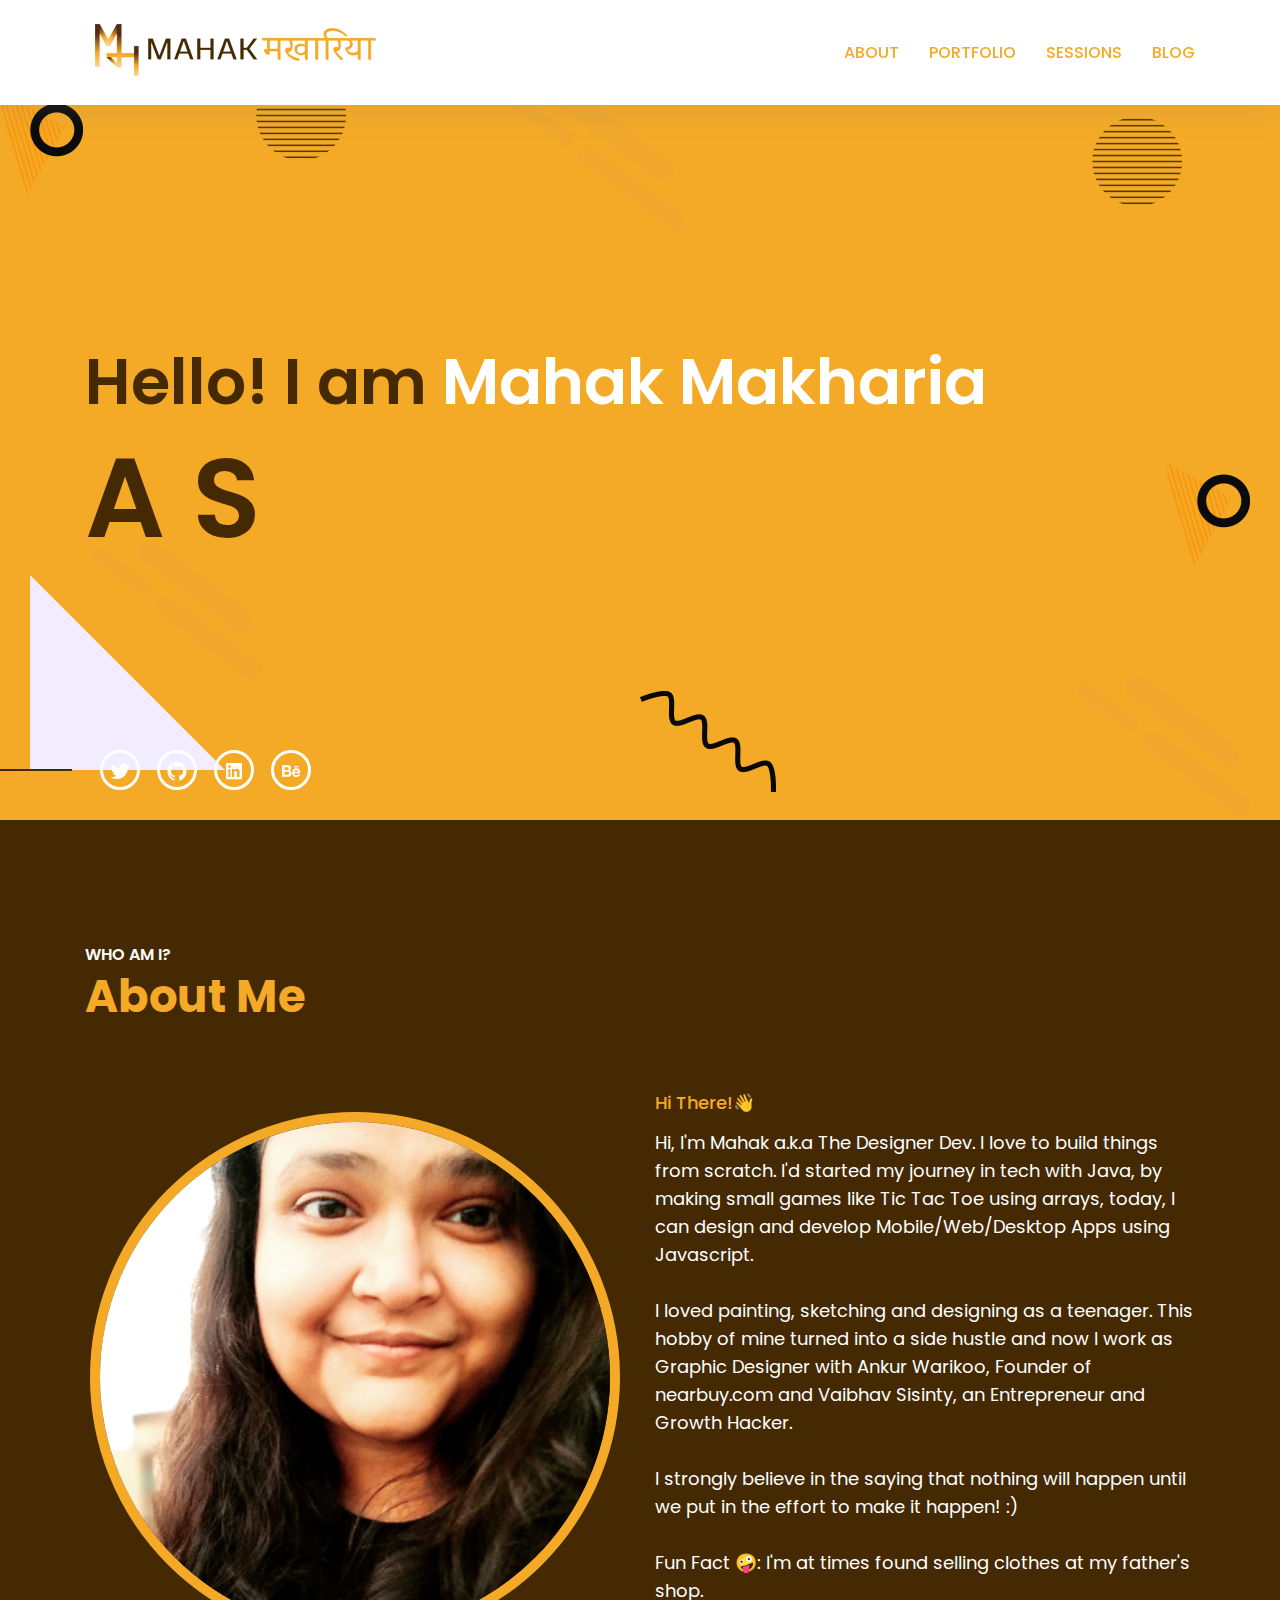
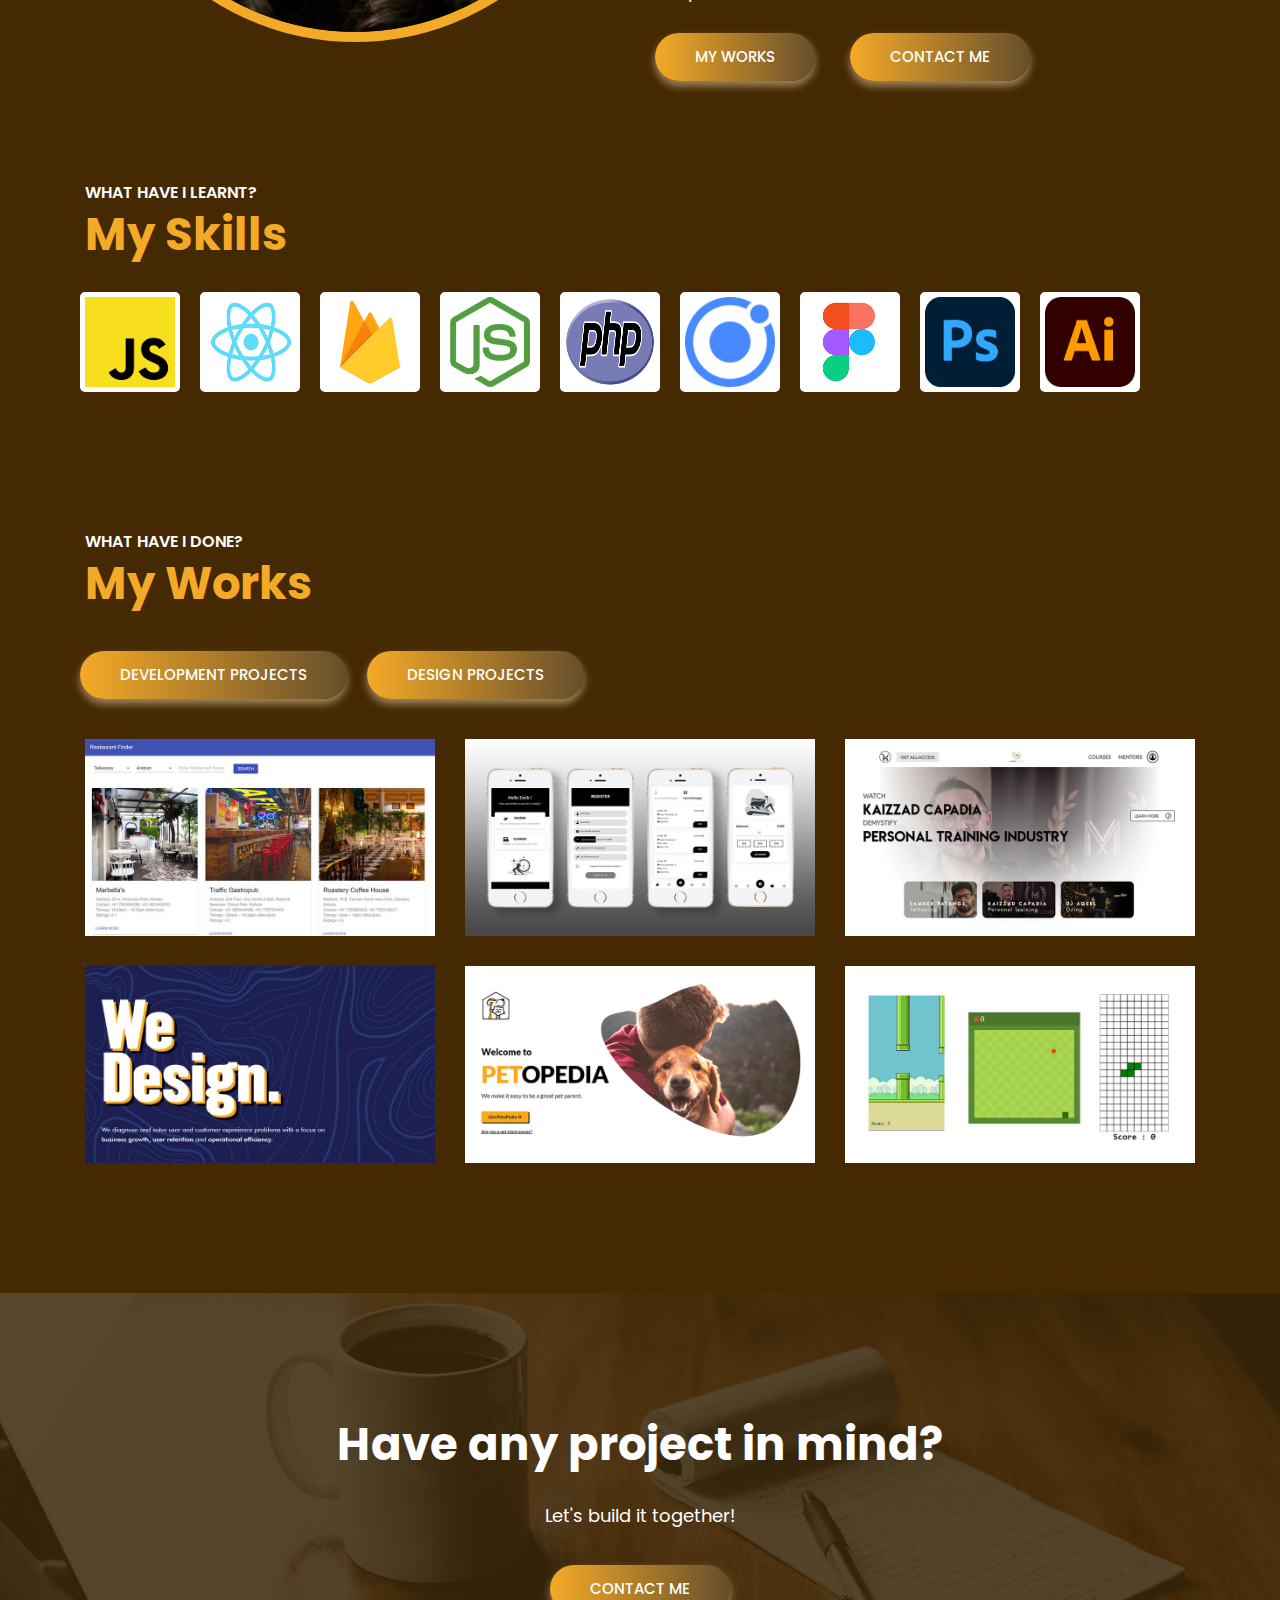
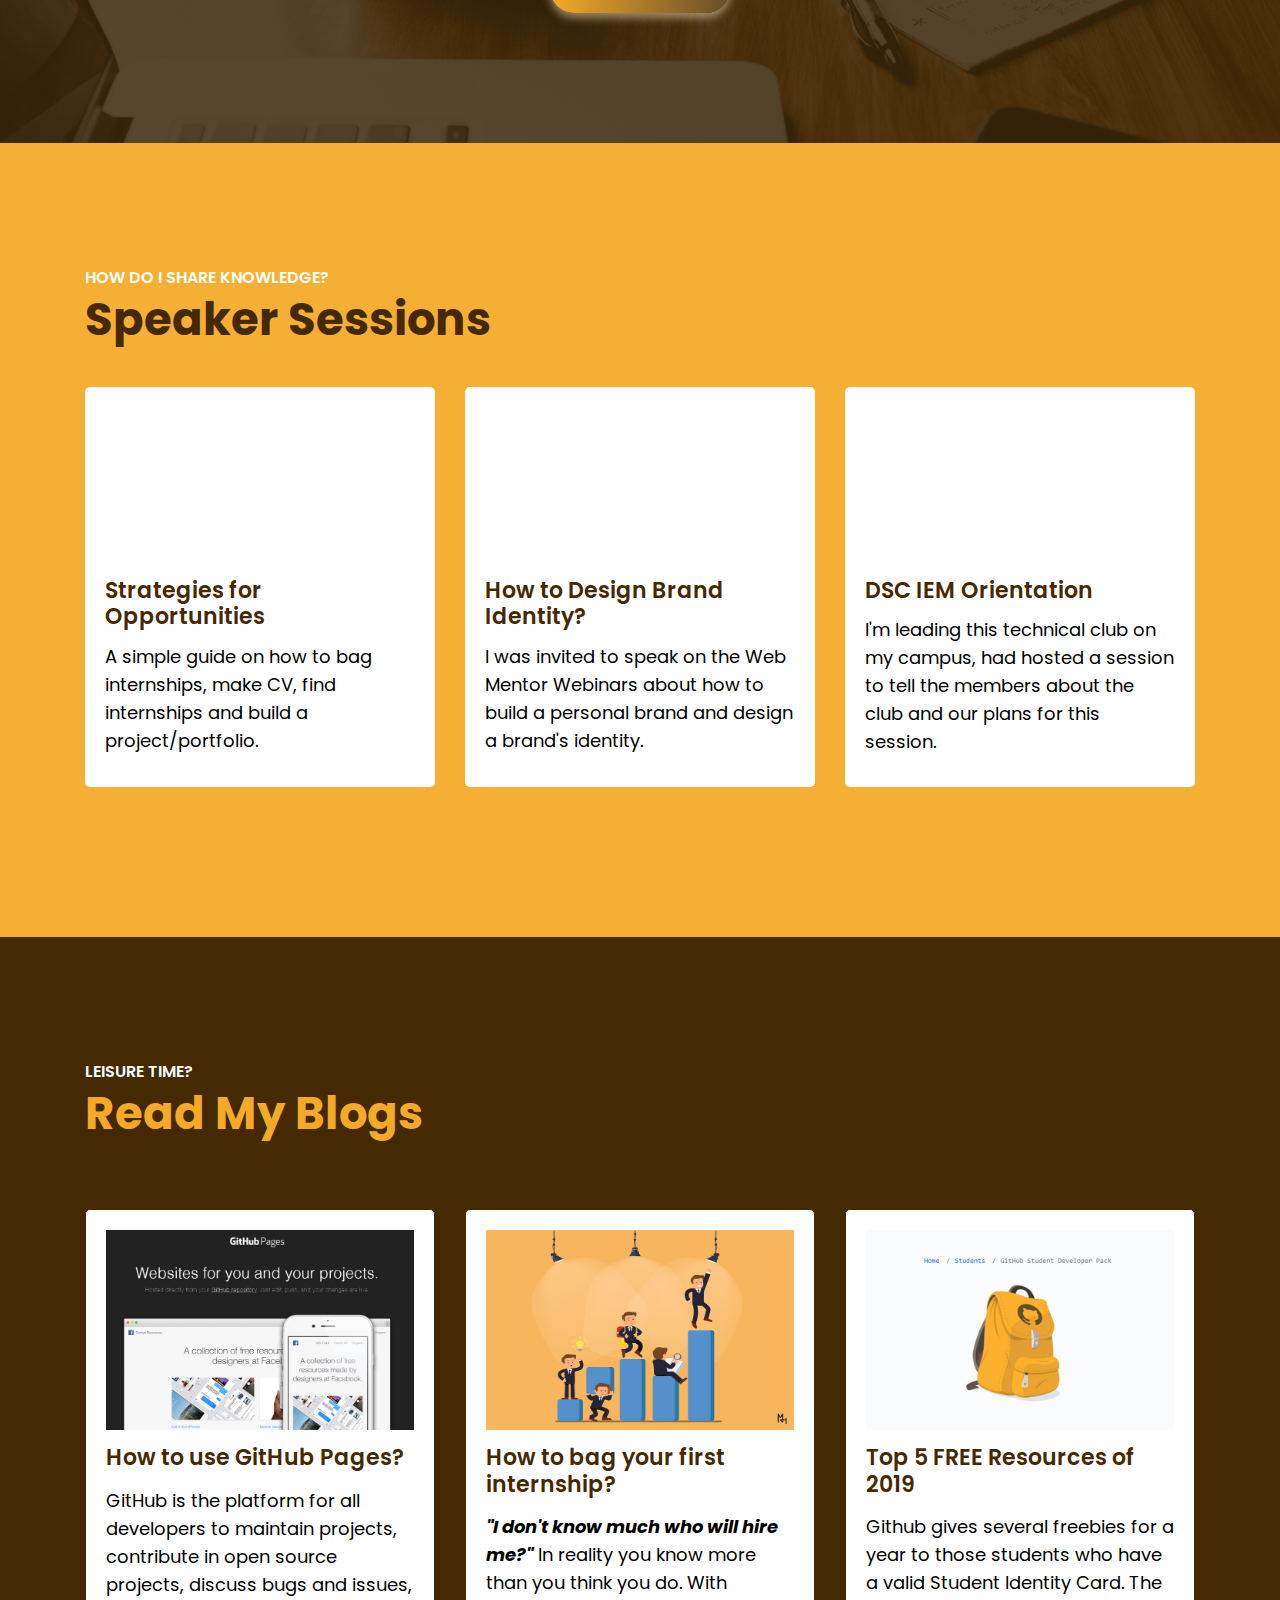
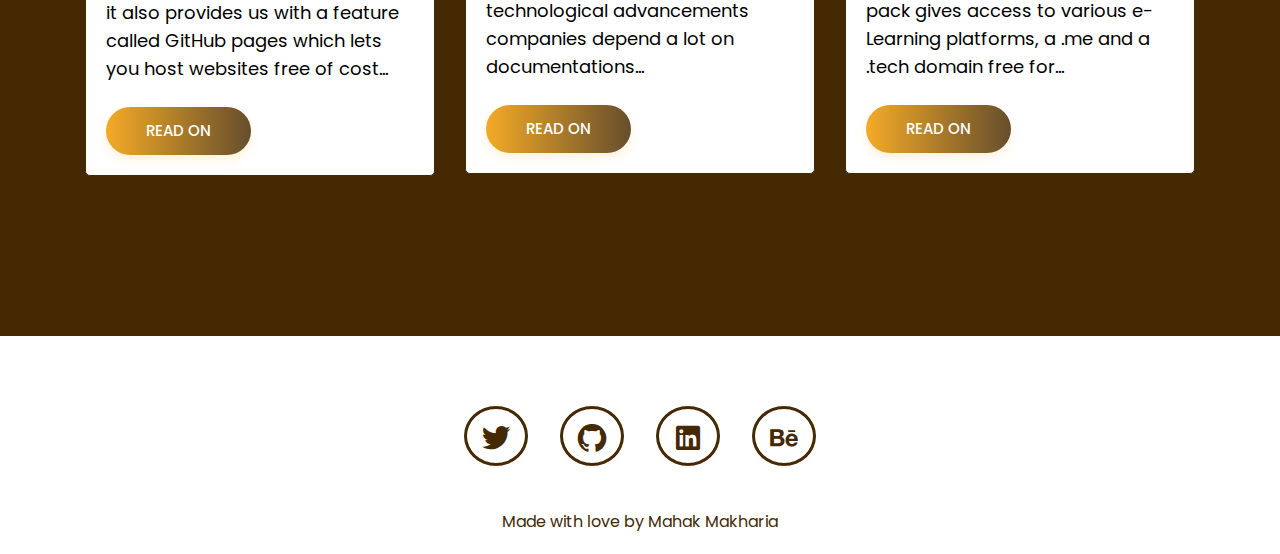
==== index.html @ eef252ee "(remove): unecessary details" ====
<!doctype html>
<html lang="en">

<head>

    <!--====== Required meta tags ======-->
    <meta charset="utf-8">
    <meta http-equiv="x-ua-compatible" content="ie=edge">
    <meta name="description"
        content="A Tech-Enthusiast passionate about Designing, Developing and Deploying softwares! ">
    <meta name="viewport" content="width=device-width, initial-scale=1, shrink-to-fit=no">

    <!--====== Title ======-->
    <title>Mahak Makharia | Software Developer & Designer</title>

    <!--====== Favicon Icon ======-->
    <link rel="shortcut icon" href="assets/images/favicon.png" type="image/png">

    <!--====== Bootstrap css ======-->
    <link rel="stylesheet" href="assets/css/bootstrap.min.css">

    <!--====== Line Icons css ======-->
    <link rel="stylesheet" href="assets/css/LineIcons.css">

    <!--====== Magnific Popup css ======-->
    <link rel="stylesheet" href="assets/css/magnific-popup.css">

    <!--====== Default css ======-->
    <link rel="stylesheet" href="assets/css/default.css">

    <!--====== Style css ======-->
    <link rel="stylesheet" href="assets/css/style.css">
    <script src="https://ajax.googleapis.com/ajax/libs/jquery/1.7.1/jquery.min.js"></script>

</head>

<body>
    <header id="home" class="header-area">
        <div class="navigation fixed-top">
            <div class="container">
                <div class="row">
                    <div class="col-lg-12">
                        <nav class="navbar navbar-expand-lg">
                            <a class="navbar-brand" href="index.html">
                                <img src="assets/images/logo.png" alt="Logo">
                            </a> <!-- Logo -->
                            <button class="navbar-toggler" type="button" data-toggle="collapse"
                                data-target="#navbarSupportedContent" aria-controls="navbarSupportedContent"
                                aria-expanded="false" aria-label="Toggle navigation">
                                <span class="toggler-icon"></span>
                                <span class="toggler-icon"></span>
                                <span class="toggler-icon"></span>
                            </button>

                            <div class="collapse navbar-collapse" id="navbarSupportedContent">
                                <ul class="navbar-nav ml-auto">
                                    <li class="nav-item"><a class="page-scroll" href="#about">About</a></li>
                                    <li class="nav-item"><a class="page-scroll" href="#work">Portfolio</a></li>
                                    <li class="nav-item"><a class="page-scroll" href="#sessions">Sessions</a></li>
                                    <li class="nav-item"><a class="page-scroll" href="#blog">Blog</a></li>
                                </ul>
                            </div>
                        </nav>
                    </div>
                </div>
            </div>
        </div>

        <div id="parallax" class="header-content d-flex align-items-center" style="background:#F4AA27 ;">
            <div class="header-shape shape-one layer" data-depth="0.10">
                <img src="assets/images/banner/shape/shape-1.png" alt="Shape">
            </div> <!-- header shape -->
            <div class="header-shape shape-tow layer" data-depth="0.30">
                <img src="assets/images/banner/shape/shape-2.png" alt="Shape">
            </div> <!-- header shape -->
            <div class="header-shape shape-three layer" data-depth="0.40">
                <img src="assets/images/banner/shape/shape-3.png" alt="Shape">
            </div> <!-- header shape -->
            <div class="header-shape shape-fore layer" data-depth="0.60">
                <img src="assets/images/banner/shape/shape-2.png" alt="Shape">
            </div> <!-- header shape -->
            <div class="header-shape shape-five layer" data-depth="0.20">
                <img src="assets/images/banner/shape/shape-1.png" alt="Shape">
            </div> <!-- header shape -->

            <div class="header-shape shape-seven layer" data-depth="0.50">
                <img src="assets/images/banner/shape/shape-5.png" alt="Shape">
            </div> <!-- header shape -->
            <div class="header-shape shape-eight layer" data-depth="0.40">
                <img src="assets/images/banner/shape/shape-3.png" alt="Shape">
            </div> <!-- header shape -->
            <div class="header-shape shape-nine layer" data-depth="0.20">
                <img src="assets/images/banner/shape/shape-6.png" alt="Shape">
            </div> <!-- header shape -->
            <div class="header-shape shape-ten layer" data-depth="0.30">
                <img src="assets/images/banner/shape/shape-3.png" alt="Shape">
            </div> <!-- header shape -->

            <div class="container">
                <div class="row align-items-center">

                    <div class="col-lg-12">
                        <h1 style="color: white !important; font-size: 400% ; ">
                            <span style="color: #442903; margin-bottom: 10px;">Hello! I am</span> Mahak Makharia
                        </h1>
                        <h1 style="color: #442903 !important; font-size: 700%;  "> <span class="txt-type"
                                data-wait="3000"
                                data-words='["A Software Developer","A Graphic Designer", "I build things", "I break things!"]'></span>
                        </h1>

                    </div>
                </div>
            </div>

            <div class="header-social">
                <div class="container">
                    <div class="row">
                        <div class="col-lg-12">
                            <div class="header-social-icon">
                                <ul>

                                    <li><a href="https://www.twitter.com/mahakmakharia/"><i
                                                class="lni-twitter-original"></i></a></li>
                                    <li><a href="https://www.github.com/mahakmakharia/"><i
                                                class="lni-github-original"></i></a></li>
                                    <li><a href="https://www.linkedin.com/in/mahakmakharia/"><i
                                                class="lni-linkedin-original"></i></a></li>
                                    <li><a href="https://behance.net/mahakmakharia/"><i
                                                class="lni-behance-original"></i></a></li>
                                </ul>
                            </div>
                        </div>
                    </div>
                </div>
            </div>
        </div>
    </header>

    <section id="about" class="about-area pt-125 pb-130 " style="background-color: #442903;">

        <div class="container">
            <div class="row ">
                <div class="col-lg-8 ">
                    <div class="section-title ">
                        <h6 style="color: white; padding-bottom: 6px;">WHO AM I?</h6>
                        <h2 class="title" style="color: #F4AA27;">About Me</h2>
                    </div>
                    <br><br>
                </div>
            </div>

            <div class="row">
                <div class="col-lg-6 " style="padding: 20px">

                    <img src="assets/images/banner/Mahak-Makharia.jpeg" class="hero-image" alt="hero">

                </div>
                <div class="col-lg-6" class="about-text">
                    <div class="about-content">
                        <h5 class="about-title" style="color: #F4AA27;">Hi There!👋</h5>
                        <p style="color: white;">
                            Hi, I'm Mahak a.k.a The Designer Dev. I love to build things from scratch. I'd started my
                            journey in tech with Java, by making small games like Tic Tac Toe using arrays, today, I can
                            design and develop Mobile/Web/Desktop Apps using Javascript.
                            <br> <br>
                            I loved painting, sketching and designing as a teenager. This hobby of mine turned into a
                            side hustle and now I work as Graphic Designer with Ankur Warikoo, Founder of nearbuy.com
                            and Vaibhav Sisinty, an Entrepreneur and Growth Hacker.
                            <br> <br>
                            I strongly believe in the saying that nothing will happen until we put in the effort to make
                            it happen! :)

                            <br> <br> Fun Fact &#129322;: I'm at times found selling clothes at my father's shop.
                            <br> <br>
                            <a class="main-btn" href="#work" style="margin-right: 30px;
                             margin-bottom: 30px;">My Works</a>
                            <a class="main-btn" href="mailto:makhariamahak@gmail.com" style="margin-right: 30px;
                             margin-bottom: 30px;">Contact Me</a>

                    </div>
                </div>
            </div>
            <div class="section-title ">
                <br><br><br>
                <h6 style="color: white; padding-bottom: 6px;">WHAT HAVE I LEARNT?</h6>
                <h2 class="title" style="color: #F4AA27;">My Skills</h2>
            </div>

            <div class="row">
                <div class="skill-image">
                    <img src="assets/images/skills/javascript_logo.png" alt="javascript">
                </div>
                <div class="skill-image">
                    <img src="assets/images/skills/react.png" alt="react">
                </div>
                <div class="skill-image">
                    <img src="assets/images/skills/touchicon-180.png" alt="firebase">
                </div>
                <div class="skill-image">
                    <img src="assets/images/skills/node.png" alt="nodejs">
                </div>
                <div class="skill-image">
                    <img src="assets/images/skills/php.png" alt="php">
                </div>
                <div class="skill-image">
                    <img src="assets/images/skills/logo.png" alt="ionic">
                </div>
                <div class="skill-image">
                    <img src="assets/images/skills/figma.png" alt="figma">
                </div>
                <div class="skill-image">
                    <img src="assets/images/skills/photoshop.png" alt="Photoshop">
                </div>
                <div class="skill-image">
                    <img src="assets/images/skills/ai.png" alt="Illustrator">
                </div>

            </div>
        </div>
        </div>
    </section>


    <section id="work" class="work-area pb-130" style="background-color: #442903;">
        <div class="container">
            <div class="row">
                <div class="col-lg-8">
                    <div class="section-title ">
                        <h6 style="color: white; padding-bottom: 6px;">WHAT HAVE I DONE?</h6>
                        <h2 class="title" style="color: #F4AA27;">My Works</h2>
                    </div>
                </div>
            </div> <!-- row -->
            <div class="row category-tab">
                <a class="main-btn custom-2 work-button" id="dev-button">Development Projects</a>
                <a class="main-btn custom-2 work-button" id="design-button">Design Projects</a>
            </div>
            <div class="row" id="design">
                <div class="col-lg-4 col-md-6 col-sm-6">
                    <div class="single-work text-center mt-30">
                        <div class="work-image">
                            <img src="assets/images/work/vs.png" alt="work">
                        </div>
                        <div class="work-overlay">
                            <div class="work-content">
                                <h3 class="work-title" style="color: #442903;">Vaibhav Sisinty</h3>

                                <ul>
                                    <li><a class="image-popup" href="assets/images/work/vs.png"><i
                                                class="lni-plus"></i></a></li>
                                    <li><a href="https://instagram.com/vaibhavsisinty"><i class="lni-link"></i></a></li>


                                </ul>
                            </div>
                        </div>
                    </div>
                </div>
                <div class="col-lg-4 col-md-6 col-sm-6">
                    <div class="single-work text-center mt-30">
                        <div class="work-image">
                            <img src="assets/images/work/shedigital.png" alt="work">
                        </div>
                        <div class="work-overlay">
                            <div class="work-content">
                                <h3 class="work-title" style="color: #442903;">SHEDigital</h3>

                                <ul>
                                    <li><a class="image-popup" href="assets/images/work/shedigital.png"><i
                                                class="lni-plus"></i></a></li>
                                    <li><a href="https://instagram.com/shedigital.co"><i class="lni-link"></i></a></li>


                                </ul>
                            </div>
                        </div>
                    </div>
                </div>
                <div class="col-lg-4 col-md-6 col-sm-6">
                    <div class="single-work text-center mt-30">
                        <div class="work-image">
                            <img src="assets/images/work/ilc.png" alt="work">
                        </div>
                        <div class="work-overlay">
                            <div class="work-content">
                                <h3 class="work-title" style="color: #442903;">Internet Lifestyle Club</h3>

                                <ul>
                                    <li><a class="image-popup" href="assets/images/work/ilc.png"><i
                                                class="lni-plus"></i></a></li>
                                    <li><a href="https://instagram.com/internetlifestyle.club"><i
                                                class="lni-link"></i></a></li>


                                </ul>
                            </div>
                        </div>
                    </div>
                </div>
                <div class="col-lg-4 col-md-6 col-sm-6">
                    <div class="single-work text-center mt-30">
                        <div class="work-image">
                            <img src="assets/images/work/petopedia-graphics.jpg" alt="work">
                        </div>
                        <div class="work-overlay">
                            <div class="work-content">
                                <h3 class="work-title" style="color: #442903;">Story Telling</h3>
                                <ul>
                                    <li><a class="image-popup" href="assets/images/work/petopedia-graphics.jpg">
                                            <i class="lni-plus"></i></a></li>
                                    <li><a href="https://www.behance.net/gallery/95945009/PetoPedia-Story-Telling"><i
                                                class="lni-link"></i></a></li>


                                </ul>
                            </div>
                        </div>
                    </div>
                </div>
                <div class="col-lg-4 col-md-6 col-sm-6">
                    <div class="single-work text-center mt-30">
                        <div class="work-image">
                            <img src="assets/images/work/tdd.jpg" alt="work">
                        </div>
                        <div class="work-overlay">
                            <div class="work-content">
                                <h3 class="work-title" style="color: #442903;">The Designer Dev</h3>
                                <ul>
                                    <li><a class="image-popup" href="assets/images/work/tdd.jpg">
                                            <i class="lni-plus"></i></a></li>
                                    <li><a href="https://www.instagram.com/thedesignerdev_"><i class="lni-link"></i></a>
                                    </li>

                                </ul>
                            </div>
                        </div>
                    </div>
                </div>


                <div class="col-lg-4 col-md-6 col-sm-6">
                    <div class="single-work text-center mt-30">
                        <div class="work-image">
                            <img src="assets/images/work/logo.jpg" alt="work">
                        </div>
                        <div class="work-overlay">
                            <div class="work-content">
                                <h3 class="work-title" style="color: #442903;">Logo Design</h3>
                                <ul>
                                    <li><a class="image-popup" href="assets/images/work/logo.jpg">
                                            <i class="lni-plus"></i></a></li>

                                </ul>
                            </div>
                        </div>
                    </div>
                </div>
                <div class="col-lg-4 col-md-6 col-sm-6">
                    <div class="single-work text-center mt-30">
                        <div class="work-image">
                            <img src="assets/images/work/potential.jpg" alt="work">
                        </div>
                        <div class="work-overlay">
                            <div class="work-content">
                                <h3 class="work-title" style="color: #442903;">Poster Design</h3>

                                <ul>
                                    <li><a class="image-popup" href="assets/images/work/potential.jpg"><i
                                                class="lni-plus"></i></a></li>
                                </ul>
                            </div>
                        </div>
                    </div>
                </div>

                <div class="col-lg-4 col-md-6 col-sm-6">
                    <div class="single-work text-center mt-30">
                        <div class="work-image">
                            <img src="assets/images/work/tdd-wall.jpg" alt="work">
                        </div>
                        <div class="work-overlay">
                            <div class="work-content">
                                <h3 class="work-title" style="color: #442903;">Poster Design</h3>

                                <ul>
                                    <li><a class="image-popup" href="assets/images/work/tdd-wall.jpg"><i
                                                class="lni-plus"></i></a></li>

                                </ul>
                            </div>
                        </div>
                    </div>
                </div>
                <div class="col-lg-4 col-md-6 col-sm-6">
                    <div class="single-work text-center mt-30">
                        <div class="work-image">
                            <img src="assets/images/work/tdd-change.png" alt="work">
                        </div>
                        <div class="work-overlay">
                            <div class="work-content">
                                <h3 class="work-title" style="color: #442903;">Poster Design</h3>

                                <ul>
                                    <li><a class="image-popup" href="assets/images/work/tdd-change.png"><i
                                                class="lni-plus"></i></a></li>

                                </ul>
                            </div>
                        </div>
                    </div>
                </div>

            </div>

            <div class="row" id="dev">
                <div class="col-lg-4 col-md-6 col-sm-6">
                    <div class="single-work text-center mt-30">
                        <div class="work-image">
                            <img src="assets/images/work/restaurant-finder.jpg" alt="work">
                        </div>
                        <div class="work-overlay">
                            <div class="work-content">
                                <h3 class="work-title" style="color: #442903;">Restaurant Finder</h3>

                                <ul>
                                    <li><a class="image-popup" href="assets/images/work/restaurant-finder.jpg"><i
                                                class="lni-plus"></i></a></li>
                                    <li><a href="https://restaurant-finder-react.netlify.app/"><i
                                                class="lni-link"></i></a>
                                    </li>
                                </ul>
                            </div>
                        </div>
                    </div>
                </div>
                <div class="col-lg-4 col-md-6 col-sm-6">
                    <div class="single-work text-center mt-30">
                        <div class="work-image">
                            <img src="assets/images/work/ferry.jpg" alt="work">
                        </div>
                        <div class="work-overlay">
                            <div class="work-content">
                                <h3 class="work-title" style="color: #25221d;">Ferry App</h3>

                                <ul>
                                    <li><a class="image-popup" href="assets/images/work/ferry.jpg"><i
                                                class="lni-plus"></i></a></li>
                                    <li><a href="http://ferryshareglobal.com/"><i class="lni-link"></i></a></li>
                                </ul>
                            </div>
                        </div>
                    </div>
                </div>
                <div class="col-lg-4 col-md-6 col-sm-6">
                    <div class="single-work text-center mt-30">
                        <div class="work-image">
                            <img src="assets/images/work/mastermentors-web.jpg" alt="work">
                        </div>
                        <div class="work-overlay">
                            <div class="work-content">
                                <h3 class="work-title" style="color: #442903;">Master Mentors Web</h3>

                                <ul>
                                    <li><a class="image-popup" href="assets/images/work/mastermentors-web.jpg"><i
                                                class="lni-plus"></i></a></li>
                                    <li><a href="https://mastermentors.in/"><i class="lni-link"></i></a></li>
                                </ul>
                            </div>
                        </div>
                    </div>
                </div>
                <div class="col-lg-4 col-md-6 col-sm-6">
                    <div class="single-work text-center mt-30">
                        <div class="work-image">
                            <img src="assets/images/work/cookytech-web.jpg" alt="work">
                        </div>
                        <div class="work-overlay">
                            <div class="work-content">
                                <h3 class="work-title" style="color: #442903;">Cookytech Web</h3>

                                <ul>
                                    <li><a class="image-popup" href="assets/images/work/cookytech-web.jpg"><i
                                                class="lni-plus"></i></a></li>
                                    <li><a href="https://cookytech.in"><i class="lni-link"></i></a></li>
                                </ul>
                            </div>
                        </div>
                    </div>
                </div>
                <div class="col-lg-4 col-md-6 col-sm-6">
                    <div class="single-work text-center mt-30">
                        <div class="work-image">
                            <img src="assets/images/work/petopedia-web.jpg" alt="work">
                        </div>
                        <div class="work-overlay">
                            <div class="work-content">

                                <h3 class="work-title" style="color: #442903;">PetoPedia Web</h3>
                                <ul>
                                    <li><a class="image-popup" href="assets/images/work/petopedia-web.jpg"><i
                                                class="lni-plus"></i></a></li>
                                    <li><a href="https://petopedia.in"><i class="lni-link"></i></a></li>
                                </ul>
                            </div>
                        </div>
                    </div>
                </div>
                <div class="col-lg-4 col-md-6 col-sm-6">
                    <div class="single-work text-center mt-30">
                        <div class="work-image">
                            <img src="assets/images/work/games-mock.jpg" alt="work">
                        </div>
                        <div class="work-overlay">
                            <div class="work-content">

                                <h3 class="work-title" style="color: #442903;">Web based Games</h3>
                                <ul>
                                    <li><a class="image-popup" href="assets/images/work/games-mock.jpg"><i
                                                class="lni-plus"></i></a></li>
                                    <li><a href="https://mahak.me/Snake-Game/"><i class="lni-link"></i></a></li>
                                </ul>
                            </div>
                        </div>
                    </div>
                </div>


            </div>
        </div>
    </section>



    <section id="contact" class="call-to-action pt-125 pb-130 bg_cover"
        style="background-image: url(assets/images/call-to-action.jpg)">
        <div class="container">
            <div class="row justify-content-center">
                <div class="col-xl-8 col-lg-9">
                    <div class="call-action-content text-center">
                        <h2 class="action-title">Have any project in mind?</h2>
                        <p>Let's build it together!</p>
                        <ul>

                            <li><a class="main-btn custom-2"
                                    href="mailto:makhariamhak@gmail.com?subject=Let's Build Together!&body=Hey Mahak, I'd like to">Contact
                                    Me</a></li>
                        </ul>
                    </div>
                </div>
            </div>
        </div>
    </section>

    <section id="sessions" class="services-area  pt-125 pb-130" style="background: rgba(244, 169, 39, 0.932); ">
        <div class="container">
            <div class="row ">
                <div class="col-lg-8">
                    <div class="section-title ">
                        <h6 style="color: white; padding-bottom: 6px;">HOW DO I SHARE KNOWLEDGE?</h6>
                        <h2 class="title" style="color: #442903;">Speaker Sessions</h2>
                    </div>
                </div>
            </div>

            <div class="row">
                <div class="col-lg-4 col-md-6 col-sm-12">
                    <div class="speaker-card">
                        <iframe width="100%" height="40%" src="https://www.youtube.com/embed/gBW-YWxAyq4"
                            frameborder="0"
                            allow="accelerometer; autoplay; clipboard-write; encrypted-media; gyroscope; picture-in-picture"
                            allowfullscreen></iframe>
                        <div class="session-content">
                            <h4 class="session-title">
                                <a href="https://youtu.be/gBW-YWxAyq4">
                                    Strategies for Opportunities</a>
                            </h4>
                            <p class="session-description" style="color: black;">
                                A simple guide on how to bag internships, make CV, find internships and build a
                                project/portfolio.
                            </p>
                            <br>
                        </div>
                    </div>
                </div>
                <div class="col-lg-4 col-md-6 col-sm-12">
                    <div class="speaker-card">
                        <iframe width="100%" height="40%" src="https://www.youtube.com/embed/YUQkXnjp1DU?start=3"
                            frameborder="0"
                            allow="accelerometer; autoplay; clipboard-write; encrypted-media; gyroscope; picture-in-picture"
                            allowfullscreen></iframe>
                        <div class="session-content">
                            <h4 class="session-title">
                                <a href="https://youtu.be/YUQkXnjp1DU">
                                    How to Design Brand Identity?</a>
                            </h4>
                            <p class="session-description" style="color: black;">
                                I was invited to speak on the Web Mentor Webinars about how to build a personal brand
                                and design
                                a brand's identity.
                            </p>
                            <br>
                        </div>
                    </div>
                </div>
                <div class="col-lg-4 col-md-6 col-sm-12">
                    <div class=" speaker-card">
                        <iframe width="100%" height="40%" src="https://www.youtube.com/embed/4MXwqwA17o0?start=499"
                            frameborder="0"
                            allow="accelerometer; autoplay; clipboard-write; encrypted-media; gyroscope; picture-in-picture"
                            allowfullscreen></iframe>

                        <div class="session-content">
                            <h4 class="session-title">
                                <a href="https://youtu.be/4MXwqwA17o0">
                                    DSC IEM Orientation</a>
                            </h4>
                            <p class="session-description" style="color: black;">
                                I'm leading this technical club on my campus, had hosted a session to tell the members
                                about the club and our plans for this session.

                            </p>
                            <br>
                        </div>
                    </div>
                </div>
            </div>
        </div>
    </section>


    <section id="blog" class="contact-area pt-125 pb-130" style="background-color: #442903;">
        <div class="container">
            <div class="section-title ">
                <h6 style="color: white; padding-bottom: 6px;">LEISURE TIME?</h6>
                <h2 class="title" style="color: #F4AA27;">Read My Blogs</h2>
            </div>
            <br><br>
            <div class="row">

                <div class="col-lg-4 col-md-6 col-sm-12">
                    <div class="single-service text-left mt-20">
                        <div style="width: 100%;">
                            <img src="assets/images/ghpages.jpg">
                        </div>
                        <div class="service-content">
                            <h4 class="service-title" style="margin-top: 15px;">
                                <a href="https://medium.com/@makhariamahak/how-to-use-github-pages-256c2063d1a6">
                                    How to use GitHub Pages?</a>
                            </h4>
                            <p style="color: black;">GitHub is the platform for all developers to maintain projects,
                                contribute in open source projects, discuss bugs and issues,
                                it also provides us with a feature called GitHub pages which lets you host websites free
                                of cost...
                            </p>
                            <br>
                            <a class="main-btn custom-2"
                                href="https://medium.com/@makhariamahak/how-to-use-github-pages-256c2063d1a6">Read
                                On</a>
                        </div>
                    </div>
                </div>

                <div class="col-lg-4 col-md-6 col-sm-12">
                    <div class="single-service text-left mt-20">
                        <div style="width: 100%;">
                            <img src="assets/images/first-internship.jpg">
                        </div>
                        <div class="service-content">
                            <h4 class="service-title" style="margin-top: 15px;">
                                <a
                                    href="https://blog.usejournal.com/how-do-you-go-about-to-bag-your-first-internship-aa592456aa3f">
                                    How to bag your first internship?</a>
                            </h4>
                            <p style="color: black;"><em><b>"I don't know much who will hire me?"</b></em> In reality
                                you know more than you think you do. With technological advancements
                                companies depend a lot on documentations...
                            </p>
                            <br>
                            <a class="main-btn custom-2"
                                href="https://blog.usejournal.com/how-do-you-go-about-to-bag-your-first-internship-aa592456aa3f">Read
                                On</a>
                        </div>
                    </div>
                </div>
                <div class="col-lg-4 col-md-6 col-sm-12">
                    <div class="single-service text-left mt-20">
                        <div style="width: 100%;">
                            <img src="assets/images/freestuff.jpg">
                        </div>
                        <div class="service-content">
                            <h4 class="service-title" style="margin-top: 15px;">
                                <a
                                    href="https://medium.com/@makhariamahak/top-5-free-resources-of-2019-694ec40ce4ba?source=friends_link&sk=5531a289c950368856bee0b7495a407f">
                                    Top 5 FREE Resources of 2019</a>
                            </h4>
                            <p style="color: black;">Github gives several freebies for a year to those students who have
                                a valid Student Identity Card. The pack gives access to various e-Learning platforms, a
                                .me and a .tech domain free for...
                            </p>
                            <br>
                            <a class="main-btn custom-2"
                                href="https://medium.com/@makhariamahak/top-5-free-resources-of-2019-694ec40ce4ba?source=friends_link&sk=5531a289c950368856bee0b7495a407f">Read
                                On</a>
                        </div>
                    </div>
                </div>
            </div>
        </div>
    </section>

    <footer id="footer" class="footer-area" style="background-color: #442903;">
        <div class="footer-widget">
            <div class="container">
                <div class="row justify-content-center">
                    <div class="col-lg-8">
                        <div class="footer-content text-center">

                            <div class="header-social-icon">
                                <ul>

                                    <li><a href="https://www.twitter.com/mahakmakharia/"><i
                                                class="lni-twitter-original"></i></a></li>
                                    <li><a href="https://www.github.com/mahakmakharia/"><i
                                                class="lni-github-original"></i></a></li>
                                    <li><a href="https://www.linkedin.com/in/mahakmakharia/"><i
                                                class="lni-linkedin-original"></i></a></li>
                                    <li><a href="https://behance.net/mahakmakharia/"><i
                                                class="lni-behance-original"></i></a></li>


                                </ul>
                            </div>
                            <br>
                            <div class="copyright-text text-center pt-20" style="font-weight: 400; color:#442903">
                                Made with love by Mahak Makharia
                            </div>
                        </div>
                    </div>
                </div>
            </div>
        </div>

    </footer>

    <a href="#" class="back-to-top"><i class="lni-chevron-up"></i></a>


    <script src="https://www.retainable.io/assets/retainable/rss-embed/retainable-rss-embed.js"></script>

    <!--====== jquery js ======-->
    <script src="assets/js/vendor/modernizr-3.6.0.min.js"></script>
    <script src="assets/js/vendor/jquery-1.12.4.min.js"></script>

    <!--====== Bootstrap js ======-->
    <script src="assets/js/bootstrap.min.js"></script>
    <script src="assets/js/popper.min.js"></script>

    <!--====== Magnific Popup js ======-->
    <script src="assets/js/jquery.magnific-popup.min.js"></script>

    <!--====== Parallax js ======-->
    <script src="assets/js/parallax.min.js"></script>

    <!--====== Counter Up js ======-->
    <script src="assets/js/waypoints.min.js"></script>
    <script src="assets/js/jquery.counterup.min.js"></script>


    <!--====== Appear js ======-->
    <script src="assets/js/jquery.appear.min.js"></script>

    <!--====== Scrolling js ======-->
    <script src="assets/js/scrolling-nav.js"></script>
    <script src="assets/js/jquery.easing.min.js"></script>


    <!--====== Main js ======-->
    <script src="assets/js/main.js"></script>

</body>

</html>
---- assets/css/default.css ----
/* Deafult Margin & Padding */
/*-- Margin Top --*/
.mt-5 {
	margin-top: 5px;
}
.mt-10 {
	margin-top: 10px;
}
.mt-15 {
	margin-top: 15px;
}
.mt-20 {
	margin-top: 20px;
}
.mt-25 {
	margin-top: 25px;
}
.mt-30 {
	margin-top: 30px;
}
.mt-35 {
	margin-top: 35px;
}
.mt-40 {
	margin-top: 40px;
}
.mt-45 {
	margin-top: 45px;
}
.mt-50 {
	margin-top: 50px;
}
.mt-55 {
	margin-top: 55px;
}
.mt-60 {
	margin-top: 60px;
}
.mt-65 {
	margin-top: 65px;
}
.mt-70 {
	margin-top: 70px;
}
.mt-75 {
	margin-top: 75px;
}
.mt-80 {
	margin-top: 80px;
}
.mt-85 {
	margin-top: 85px;
}
.mt-90 {
	margin-top: 90px;
}
.mt-95 {
	margin-top: 95px;
}
.mt-100 {
	margin-top: 100px;
}
.mt-105 {
	margin-top: 105px;
}
.mt-110 {
	margin-top: 110px;
}
.mt-115 {
	margin-top: 115px;
}
.mt-120 {
	margin-top: 120px;
}
.mt-125 {
	margin-top: 125px;
}
.mt-130 {
	margin-top: 130px;
}
.mt-135 {
	margin-top: 135px;
}
.mt-140 {
	margin-top: 140px;
}
.mt-145 {
	margin-top: 145px;
}
.mt-150 {
	margin-top: 150px;
}
.mt-155 {
	margin-top: 155px;
}
.mt-160 {
	margin-top: 160px;
}
.mt-165 {
	margin-top: 165px;
}
.mt-170 {
	margin-top: 170px;
}
.mt-175 {
	margin-top: 175px;
}
.mt-180 {
	margin-top: 180px;
}
.mt-185 {
	margin-top: 185px;
}
.mt-190 {
	margin-top: 190px;
}
.mt-195 {
	margin-top: 195px;
}
.mt-200 {
	margin-top: 200px;
}
/*-- Margin Bottom --*/

.mb-5 {
	margin-bottom: 5px;
}
.mb-10 {
	margin-bottom: 10px;
}
.mb-15 {
	margin-bottom: 15px;
}
.mb-20 {
	margin-bottom: 20px;
}
.mb-25 {
	margin-bottom: 25px;
}
.mb-30 {
	margin-bottom: 30px;
}
.mb-35 {
	margin-bottom: 35px;
}
.mb-40 {
	margin-bottom: 40px;
}
.mb-45 {
	margin-bottom: 45px;
}
.mb-50 {
	margin-bottom: 50px;
}
.mb-55 {
	margin-bottom: 55px;
}
.mb-60 {
	margin-bottom: 60px;
}
.mb-65 {
	margin-bottom: 65px;
}
.mb-70 {
	margin-bottom: 70px;
}
.mb-75 {
	margin-bottom: 75px;
}
.mb-80 {
	margin-bottom: 80px;
}
.mb-85 {
	margin-bottom: 85px;
}
.mb-90 {
	margin-bottom: 90px;
}
.mb-95 {
	margin-bottom: 95px;
}
.mb-100 {
	margin-bottom: 100px;
}
.mb-105 {
	margin-bottom: 105px;
}
.mb-110 {
	margin-bottom: 110px;
}
.mb-115 {
	margin-bottom: 115px;
}
.mb-120 {
	margin-bottom: 120px;
}
.mb-125 {
	margin-bottom: 125px;
}
.mb-130 {
	margin-bottom: 130px;
}
.mb-135 {
	margin-bottom: 135px;
}
.mb-140 {
	margin-bottom: 140px;
}
.mb-145 {
	margin-bottom: 145px;
}
.mb-150 {
	margin-bottom: 150px;
}
.mb-155 {
	margin-bottom: 155px;
}
.mb-160 {
	margin-bottom: 160px;
}
.mb-165 {
	margin-bottom: 165px;
}
.mb-170 {
	margin-bottom: 170px;
}
.mb-175 {
	margin-bottom: 175px;
}
.mb-180 {
	margin-bottom: 180px;
}
.mb-185 {
	margin-bottom: 185px;
}
.mb-190 {
	margin-bottom: 190px;
}
.mb-195 {
	margin-bottom: 195px;
}
.mb-200 {
	margin-bottom: 200px;
}
/*-- margin left --*/
.ml-5 {
	margin-left: 5px;
}
.ml-10 {
	margin-left: 10px;
}
.ml-15 {
	margin-left: 15px;
}
.ml-20 {
	margin-left: 20px;
}
.ml-25 {
	margin-left: 25px;
}
.ml-30 {
	margin-left: 30px;
}
.ml-35 {
	margin-left: 35px;
}
.ml-40 {
	margin-left: 40px;
}
.ml-45 {
	margin-left: 45px;
}
.ml-50 {
	margin-left: 50px;
}
.ml-55 {
	margin-left: 55px;
}
.ml-60 {
	margin-left: 60px;
}
.ml-65 {
	margin-left: 65px;
}
.ml-70 {
	margin-left: 70px;
}
.ml-75 {
	margin-left: 75px;
}
.ml-80 {
	margin-left: 80px;
}
.ml-85 {
	margin-left: 85px;
}
.ml-90 {
	margin-left: 90px;
}
.ml-95 {
	margin-left: 95px;
}
.ml-100 {
	margin-left: 100px;
}
.ml-105 {
	margin-left: 105px;
}
.ml-110 {
	margin-left: 110px;
}
.ml-115 {
	margin-left: 115px;
}
.ml-120 {
	margin-left: 120px;
}
.ml-125 {
	margin-left: 125px;
}
.ml-130 {
	margin-left: 130px;
}
.ml-135 {
	margin-left: 135px;
}
.ml-140 {
	margin-left: 140px;
}
.ml-145 {
	margin-left: 145px;
}
.ml-150 {
	margin-left: 150px;
}
.ml-155 {
	margin-left: 155px;
}
.ml-160 {
	margin-left: 160px;
}
.ml-165 {
	margin-left: 165px;
}
.ml-170 {
	margin-left: 170px;
}
.ml-175 {
	margin-left: 175px;
}
.ml-180 {
	margin-left: 180px;
}
.ml-185 {
	margin-left: 185px;
}
.ml-190 {
	margin-left: 190px;
}
.ml-195 {
	margin-left: 195px;
}
.ml-200 {
	margin-left: 200px;
}
/*-- margin right --*/
.mr-5 {
	margin-right: 5px;
}
.mr-10 {
	margin-right: 10px;
}
.mr-15 {
	margin-right: 15px;
}
.mr-20 {
	margin-right: 20px;
}
.mr-25 {
	margin-right: 25px;
}
.mr-30 {
	margin-right: 30px;
}
.mr-35 {
	margin-right: 35px;
}
.mr-40 {
	margin-right: 40px;
}
.mr-45 {
	margin-right: 45px;
}
.mr-50 {
	margin-right: 50px;
}
.mr-55 {
	margin-right: 55px;
}
.mr-60 {
	margin-right: 60px;
}
.mr-65 {
	margin-right: 65px;
}
.mr-70 {
	margin-right: 70px;
}
.mr-75 {
	margin-right: 75px;
}
.mr-80 {
	margin-right: 80px;
}
.mr-85 {
	margin-right: 85px;
}
.mr-90 {
	margin-right: 90px;
}
.mr-95 {
	margin-right: 95px;
}
.mr-100 {
	margin-right: 100px;
}
.mr-105 {
	margin-right: 105px;
}
.mr-110 {
	margin-right: 110px;
}
.mr-115 {
	margin-right: 115px;
}
.mr-120 {
	margin-right: 120px;
}
.mr-125 {
	margin-right: 125px;
}
.mr-130 {
	margin-right: 130px;
}
.mr-135 {
	margin-right: 135px;
}
.mr-140 {
	margin-right: 140px;
}
.mr-145 {
	margin-right: 145px;
}
.mr-150 {
	margin-right: 150px;
}
.mr-155 {
	margin-right: 155px;
}
.mr-160 {
	margin-right: 160px;
}
.mr-165 {
	margin-right: 165px;
}
.mr-170 {
	margin-right: 170px;
}
.mr-175 {
	margin-right: 175px;
}
.mr-180 {
	margin-right: 180px;
}
.mr-185 {
	margin-right: 185px;
}
.mr-190 {
	margin-right: 190px;
}
.mr-195 {
	margin-right: 195px;
}
.mr-200 {
	margin-right: 200px;
}


/*-- Padding Top --*/

.pt-5 {
	padding-top: 5px;
}
.pt-10 {
	padding-top: 10px;
}
.pt-15 {
	padding-top: 15px;
}
.pt-20 {
	padding-top: 20px;
}
.pt-25 {
	padding-top: 25px;
}
.pt-30 {
	padding-top: 30px;
}
.pt-35 {
	padding-top: 35px;
}
.pt-40 {
	padding-top: 40px;
}
.pt-45 {
	padding-top: 45px;
}
.pt-50 {
	padding-top: 50px;
}
.pt-55 {
	padding-top: 55px;
}
.pt-60 {
	padding-top: 60px;
}
.pt-65 {
	padding-top: 65px;
}
.pt-70 {
	padding-top: 70px;
}
.pt-75 {
	padding-top: 75px;
}
.pt-80 {
	padding-top: 80px;
}
.pt-85 {
	padding-top: 85px;
}
.pt-90 {
	padding-top: 90px;
}
.pt-95 {
	padding-top: 95px;
}
.pt-100 {
	padding-top: 100px;
}
.pt-105 {
	padding-top: 105px;
}
.pt-110 {
	padding-top: 110px;
}
.pt-115 {
	padding-top: 115px;
}
.pt-120 {
	padding-top: 120px;
}
.pt-125 {
	padding-top: 125px;
}
.pt-130 {
	padding-top: 130px;
}
.pt-135 {
	padding-top: 135px;
}
.pt-140 {
	padding-top: 140px;
}
.pt-145 {
	padding-top: 145px;
}
.pt-150 {
	padding-top: 150px;
}
.pt-155 {
	padding-top: 155px;
}
.pt-160 {
	padding-top: 160px;
}
.pt-165 {
	padding-top: 165px;
}
.pt-170 {
	padding-top: 170px;
}
.pt-175 {
	padding-top: 175px;
}
.pt-180 {
	padding-top: 180px;
}
.pt-185 {
	padding-top: 185px;
}
.pt-190 {
	padding-top: 190px;
}
.pt-195 {
	padding-top: 195px;
}
.pt-200 {
	padding-top: 200px;
}
/*-- Padding Bottom --*/

.pb-5 {
	padding-bottom: 5px;
}
.pb-10 {
	padding-bottom: 10px;
}
.pb-15 {
	padding-bottom: 15px;
}
.pb-20 {
	padding-bottom: 20px;
}
.pb-25 {
	padding-bottom: 25px;
}
.pb-30 {
	padding-bottom: 30px;
}
.pb-35 {
	padding-bottom: 35px;
}
.pb-40 {
	padding-bottom: 40px;
}
.pb-45 {
	padding-bottom: 45px;
}
.pb-50 {
	padding-bottom: 50px;
}
.pb-55 {
	padding-bottom: 55px;
}
.pb-60 {
	padding-bottom: 60px;
}
.pb-65 {
	padding-bottom: 65px;
}
.pb-70 {
	padding-bottom: 70px;
}
.pb-75 {
	padding-bottom: 75px;
}
.pb-80 {
	padding-bottom: 80px;
}
.pb-85 {
	padding-bottom: 85px;
}
.pb-90 {
	padding-bottom: 90px;
}
.pb-95 {
	padding-bottom: 95px;
}
.pb-100 {
	padding-bottom: 100px;
}
.pb-105 {
	padding-bottom: 105px;
}
.pb-110 {
	padding-bottom: 110px;
}
.pb-115 {
	padding-bottom: 115px;
}
.pb-120 {
	padding-bottom: 120px;
}
.pb-125 {
	padding-bottom: 125px;
}
.pb-130 {
	padding-bottom: 130px;
}
.pb-135 {
	padding-bottom: 135px;
}
.pb-140 {
	padding-bottom: 140px;
}
.pb-145 {
	padding-bottom: 145px;
}
.pb-150 {
	padding-bottom: 150px;
}
.pb-155 {
	padding-bottom: 155px;
}
.pb-160 {
	padding-bottom: 160px;
}
.pb-165 {
	padding-bottom: 165px;
}
.pb-170 {
	padding-bottom: 170px;
}
.pb-175 {
	padding-bottom: 175px;
}
.pb-180 {
	padding-bottom: 180px;
}
.pb-185 {
	padding-bottom: 185px;
}
.pb-190 {
	padding-bottom: 190px;
}
.pb-195 {
	padding-bottom: 195px;
}
.pb-200 {
	padding-bottom: 200px;
}

/*-- Padding left --*/

.pl-0 {
	padding-left: 0px;
}
.pl-5 {
	padding-left: 5px;
}
.pl-10 {
	padding-left: 10px;
}
.pl-15 {
	padding-left: 15px;
}
.pl-20 {
	padding-left: 20px;
}
.pl-25 {
	padding-left: 25px;
}
.pl-30 {
	padding-left: 30px;
}
.pl-35 {
	padding-left: 35px;
}
.pl-40 {
	padding-left: 40px;
}
.pl-45 {
	padding-left: 45px;
}
.pl-50 {
	padding-left: 50px;
}
.pl-55 {
	padding-left: 55px;
}
.pl-60 {
	padding-left: 60px;
}
.pl-65 {
	padding-left: 65px;
}
.pl-70 {
	padding-left: 70px;
}
.pl-75 {
	padding-left: 75px;
}
.pl-80 {
	padding-left: 80px;
}
.pl-85 {
	padding-left: 85px;
}
.pl-90 {
	padding-left: 90px;
}
.pl-100 {
	padding-left: 100px;
}
.pl-105 {
	padding-left: 105px;
}
.pl-110 {
	padding-left: 110px;
}
.pl-115 {
	padding-left: 115px;
}
.pl-120 {
	padding-left: 120px;
}
.pl-125 {
	padding-left: 125px;
}
/*-- Padding right --*/

.pr-0 {
	padding-right: 0px;
}
.pr-5 {
	padding-right: 5px;
}
.pr-10 {
	padding-right: 10px;
}
.pr-15 {
	padding-right: 15px;
}
.pr-20 {
	padding-right: 20px;
}
.pr-25 {
	padding-right: 25px;
}
.pr-30 {
	padding-right: 30px;
}
.pr-35 {
	padding-right: 35px;
}
.pr-40 {
	padding-right: 40px;
}
.pr-45 {
	padding-right: 45px;
}
.pr-50 {
	padding-right: 50px;
}
.pr-55 {
	padding-right: 55px;
}
.pr-60 {
	padding-right: 60px;
}
.pr-65 {
	padding-right: 65px;
}
.pr-70 {
	padding-right: 70px;
}
.pr-75 {
	padding-right: 75px;
}
.pr-80 {
	padding-right: 80px;
}
.pr-85 {
	padding-right: 85px;
}
.pr-90 {
	padding-right: 90px;
}
.pr-95 {
	padding-right: 95px;
}
.pr-100 {
	padding-right: 100px;
}
.pr-105 {
	padding-right: 105px;
}
/* Background Color */

.gray-bg {
	background: #fbfbfb;
}
.white-bg {
	background: #fff;
}
.black-bg {
	background: #222;
}
/* Color */

.white {
	color: #fff;
}
.black {
	color: #222;
}
/* black overlay */

[data-overlay] {
	position: relative;
}
[data-overlay]::before {
	background: #000 none repeat scroll 0 0;
	content: "";
	height: 100%;
	left: 0;
	position: absolute;
	top: 0;
	width: 100%;
	z-index: 1;
}
[data-overlay="2"]::before {
	opacity: 0.2;
}
[data-overlay="3"]::before {
	opacity: 0.3;
}
[data-overlay="4"]::before {
	opacity: 0.4;
}
[data-overlay="5"]::before {
	opacity: 0.5;
}
[data-overlay="6"]::before {
	opacity: 0.6;
}
[data-overlay="7"]::before {
	opacity: 0.7;
}
[data-overlay="8"]::before {
	opacity: 0.8;
}
[data-overlay="9"]::before {
	opacity: 0.9;
}
---- assets/css/style.css ----
/*===========================
   COMMON css 
===========================*/
@import url("https://fonts.googleapis.com/css?family=Poppins:400,500,600,700,800");
body {
  font-family: "Poppins", sans-serif;
  font-weight: normal;
  font-style: normal;
  color: #f4aa27;
}

* {
  margin: 0;
  padding: 0;
  -webkit-box-sizing: border-box;
  -moz-box-sizing: border-box;
  box-sizing: border-box;
}

img {
  max-width: 100%;
}

a:focus,
input:focus,
textarea:focus,
button:focus {
  text-decoration: none;
  outline: none;
}

a:focus,
a:hover {
  text-decoration: none;
}

i,
span,
a {
  display: inline-block;
}

h1,
h2,
h3,
h4,
h5,
h6 {
  font-family: "Poppins", sans-serif;
  font-weight: 600;
  color: #32333c;
  margin: 0px;
}

h1 {
  font-size: 60px;
}

h2 {
  font-size: 36px;
}

h3 {
  font-size: 28px;
}

h4 {
  font-size: 22px;
}

h5 {
  font-size: 18px;
}

h6 {
  font-size: 16px;
}

ul,
ol {
  margin: 0px;
  padding: 0px;
  list-style-type: none;
}

p {
  font-size: 18px;
  font-weight: 400;
  line-height: 28px;
  color: #f4aa27;
  margin: 0px;
}
@media (max-width: 767px) {
  p {
    font-size: 15px;
  }
}

.bg_cover {
  background-position: center center;
  background-size: cover;
  background-repeat: no-repeat;
  width: 100%;
  height: 100%;
}

/*===== All Button Style =====*/
.main-btn {
  display: inline-block;
  font-weight: 500;
  text-align: center;
  white-space: nowrap;
  vertical-align: middle;
  -webkit-user-select: none;
  -moz-user-select: none;
  -ms-user-select: none;
  user-select: none;

  padding: 0 40px;
  font-size: 15px;
  line-height: 48px;
  border-radius: 50px;
  color: #fff;
  cursor: pointer;
  z-index: 5;
  -webkit-transition: all 0.3s ease-out 0s;
  -moz-transition: all 0.3s ease-out 0s;
  -ms-transition: all 0.3s ease-out 0s;
  -o-transition: all 0.3s ease-out 0s;
  transition: all 0.3s ease-out 0s;
  -webkit-box-shadow: 0px 5px 8px 0px rgb(255, 230, 187, 0.5);
  -moz-box-shadow: 0px 5px 8px 0px rgb(255, 230, 187, 0.5);
  box-shadow: 0px 5px 8px 0px rgb(255, 230, 187, 0.5);
  background: linear-gradient(90deg, #f4aa27 0%, #664e2c 100%) !important;

  text-transform: uppercase;
}
.main-btn:hover {
  background: linear-gradient(90deg, #442903 0%, #f4aa27 100%) !important;
  color: white;
}
.main-btn.main-btn-2 {
  background-color: transparent;
  color: #fff;
  border-color: #fff;
  -webkit-box-shadow: none;
  -moz-box-shadow: none;
  box-shadow: none;
}
.main-btn.main-btn-2:hover {
  background-color: #442903;
  color: #fff;
  border-color: #442903;
}

/*===== All Section Title Style =====*/
.section-title .title {
  font-weight: 700;
  font-size: 45px;
  color: #442903;
  padding-bottom: 20px;
}
@media (max-width: 767px) {
  .section-title .title {
    font-size: 30px;
  }
}

/*===== All Preloader Style =====*/
.preloader {
  /* Body Overlay */
  position: fixed;
  top: 0;
  left: 0;
  display: table;
  height: 100%;
  width: 100%;
  /* Change Background Color */
  background: #fff;
  z-index: 99999;
}
.preloader .loader_34 {
  display: table-cell;
  vertical-align: middle;
  text-align: center;
}
.preloader .loader_34 .ytp-spinner {
  position: absolute;
  left: 50%;
  top: 50%;
  width: 64px;
  margin-left: -32px;
  z-index: 18;
  pointer-events: none;
}
.preloader .loader_34 .ytp-spinner .ytp-spinner-container {
  pointer-events: none;
  position: absolute;
  width: 100%;
  padding-bottom: 100%;
  top: 50%;
  left: 50%;
  margin-top: -50%;
  margin-left: -50%;
  -webkit-animation: ytp-spinner-linspin 1568.23529647ms linear infinite;
  -moz-animation: ytp-spinner-linspin 1568.23529647ms linear infinite;
  -o-animation: ytp-spinner-linspin 1568.23529647ms linear infinite;
  animation: ytp-spinner-linspin 1568.23529647ms linear infinite;
}
.preloader .loader_34 .ytp-spinner .ytp-spinner-container .ytp-spinner-rotator {
  position: absolute;
  width: 100%;
  height: 100%;
  -webkit-animation: ytp-spinner-easespin 5332ms cubic-bezier(0.4, 0, 0.2, 1)
    infinite both;
  -moz-animation: ytp-spinner-easespin 5332ms cubic-bezier(0.4, 0, 0.2, 1)
    infinite both;
  -o-animation: ytp-spinner-easespin 5332ms cubic-bezier(0.4, 0, 0.2, 1)
    infinite both;
  animation: ytp-spinner-easespin 5332ms cubic-bezier(0.4, 0, 0.2, 1) infinite
    both;
}
.preloader
  .loader_34
  .ytp-spinner
  .ytp-spinner-container
  .ytp-spinner-rotator
  .ytp-spinner-left {
  position: absolute;
  top: 0;
  left: 0;
  bottom: 0;
  overflow: hidden;
  right: 50%;
}
.preloader
  .loader_34
  .ytp-spinner
  .ytp-spinner-container
  .ytp-spinner-rotator
  .ytp-spinner-right {
  position: absolute;
  top: 0;
  right: 0;
  bottom: 0;
  overflow: hidden;
  left: 50%;
}
.preloader .loader_34 .ytp-spinner-circle {
  box-sizing: border-box;
  position: absolute;
  width: 200%;
  height: 100%;
  border-style: solid;
  /* Spinner Color */
  border-color: #442903 #442903 #ddd;
  border-radius: 50%;
  border-width: 6px;
}
.preloader .loader_34 .ytp-spinner-left .ytp-spinner-circle {
  left: 0;
  right: -100%;
  border-right-color: #ddd;
  -webkit-animation: ytp-spinner-left-spin 1333ms cubic-bezier(0.4, 0, 0.2, 1)
    infinite both;
  -moz-animation: ytp-spinner-left-spin 1333ms cubic-bezier(0.4, 0, 0.2, 1)
    infinite both;
  -o-animation: ytp-spinner-left-spin 1333ms cubic-bezier(0.4, 0, 0.2, 1)
    infinite both;
  animation: ytp-spinner-left-spin 1333ms cubic-bezier(0.4, 0, 0.2, 1) infinite
    both;
}
.preloader .loader_34 .ytp-spinner-right .ytp-spinner-circle {
  left: -100%;
  right: 0;
  border-left-color: #ddd;
  -webkit-animation: ytp-right-spin 1333ms cubic-bezier(0.4, 0, 0.2, 1) infinite
    both;
  -moz-animation: ytp-right-spin 1333ms cubic-bezier(0.4, 0, 0.2, 1) infinite
    both;
  -o-animation: ytp-right-spin 1333ms cubic-bezier(0.4, 0, 0.2, 1) infinite both;
  animation: ytp-right-spin 1333ms cubic-bezier(0.4, 0, 0.2, 1) infinite both;
}

/* Preloader Animations */
@-webkit-keyframes ytp-spinner-linspin {
  to {
    -webkit-transform: rotate(360deg);
    -moz-transform: rotate(360deg);
    -ms-transform: rotate(360deg);
    -o-transform: rotate(360deg);
    transform: rotate(360deg);
  }
}
@keyframes ytp-spinner-linspin {
  to {
    -webkit-transform: rotate(360deg);
    -moz-transform: rotate(360deg);
    -ms-transform: rotate(360deg);
    -o-transform: rotate(360deg);
    transform: rotate(360deg);
  }
}
@-webkit-keyframes ytp-spinner-easespin {
  12.5% {
    -webkit-transform: rotate(135deg);
    -moz-transform: rotate(135deg);
    -ms-transform: rotate(135deg);
    -o-transform: rotate(135deg);
    transform: rotate(135deg);
  }
  25% {
    -webkit-transform: rotate(270deg);
    -moz-transform: rotate(270deg);
    -ms-transform: rotate(270deg);
    -o-transform: rotate(270deg);
    transform: rotate(270deg);
  }
  37.5% {
    -webkit-transform: rotate(405deg);
    -moz-transform: rotate(405deg);
    -ms-transform: rotate(405deg);
    -o-transform: rotate(405deg);
    transform: rotate(405deg);
  }
  50% {
    -webkit-transform: rotate(540deg);
    -moz-transform: rotate(540deg);
    -ms-transform: rotate(540deg);
    -o-transform: rotate(540deg);
    transform: rotate(540deg);
  }
  62.5% {
    -webkit-transform: rotate(675deg);
    -moz-transform: rotate(675deg);
    -ms-transform: rotate(675deg);
    -o-transform: rotate(675deg);
    transform: rotate(675deg);
  }
  75% {
    -webkit-transform: rotate(810deg);
    -moz-transform: rotate(810deg);
    -ms-transform: rotate(810deg);
    -o-transform: rotate(810deg);
    transform: rotate(810deg);
  }
  87.5% {
    -webkit-transform: rotate(945deg);
    -moz-transform: rotate(945deg);
    -ms-transform: rotate(945deg);
    -o-transform: rotate(945deg);
    transform: rotate(945deg);
  }
  to {
    -webkit-transform: rotate(1080deg);
    -moz-transform: rotate(1080deg);
    -ms-transform: rotate(1080deg);
    -o-transform: rotate(1080deg);
    transform: rotate(1080deg);
  }
}
@keyframes ytp-spinner-easespin {
  12.5% {
    -webkit-transform: rotate(135deg);
    -moz-transform: rotate(135deg);
    -ms-transform: rotate(135deg);
    -o-transform: rotate(135deg);
    transform: rotate(135deg);
  }
  25% {
    -webkit-transform: rotate(270deg);
    -moz-transform: rotate(270deg);
    -ms-transform: rotate(270deg);
    -o-transform: rotate(270deg);
    transform: rotate(270deg);
  }
  37.5% {
    -webkit-transform: rotate(405deg);
    -moz-transform: rotate(405deg);
    -ms-transform: rotate(405deg);
    -o-transform: rotate(405deg);
    transform: rotate(405deg);
  }
  50% {
    -webkit-transform: rotate(540deg);
    -moz-transform: rotate(540deg);
    -ms-transform: rotate(540deg);
    -o-transform: rotate(540deg);
    transform: rotate(540deg);
  }
  62.5% {
    -webkit-transform: rotate(675deg);
    -moz-transform: rotate(675deg);
    -ms-transform: rotate(675deg);
    -o-transform: rotate(675deg);
    transform: rotate(675deg);
  }
  75% {
    -webkit-transform: rotate(810deg);
    -moz-transform: rotate(810deg);
    -ms-transform: rotate(810deg);
    -o-transform: rotate(810deg);
    transform: rotate(810deg);
  }
  87.5% {
    -webkit-transform: rotate(945deg);
    -moz-transform: rotate(945deg);
    -ms-transform: rotate(945deg);
    -o-transform: rotate(945deg);
    transform: rotate(945deg);
  }
  to {
    -webkit-transform: rotate(1080deg);
    -moz-transform: rotate(1080deg);
    -ms-transform: rotate(1080deg);
    -o-transform: rotate(1080deg);
    transform: rotate(1080deg);
  }
}
@-webkit-keyframes ytp-spinner-left-spin {
  0% {
    -webkit-transform: rotate(130deg);
    -moz-transform: rotate(130deg);
    -ms-transform: rotate(130deg);
    -o-transform: rotate(130deg);
    transform: rotate(130deg);
  }
  50% {
    -webkit-transform: rotate(-5deg);
    -moz-transform: rotate(-5deg);
    -ms-transform: rotate(-5deg);
    -o-transform: rotate(-5deg);
    transform: rotate(-5deg);
  }
  to {
    -webkit-transform: rotate(130deg);
    -moz-transform: rotate(130deg);
    -ms-transform: rotate(130deg);
    -o-transform: rotate(130deg);
    transform: rotate(130deg);
  }
}
@keyframes ytp-spinner-left-spin {
  0% {
    -webkit-transform: rotate(130deg);
    -moz-transform: rotate(130deg);
    -ms-transform: rotate(130deg);
    -o-transform: rotate(130deg);
    transform: rotate(130deg);
  }
  50% {
    -webkit-transform: rotate(-5deg);
    -moz-transform: rotate(-5deg);
    -ms-transform: rotate(-5deg);
    -o-transform: rotate(-5deg);
    transform: rotate(-5deg);
  }
  to {
    -webkit-transform: rotate(130deg);
    -moz-transform: rotate(130deg);
    -ms-transform: rotate(130deg);
    -o-transform: rotate(130deg);
    transform: rotate(130deg);
  }
}
@-webkit-keyframes ytp-right-spin {
  0% {
    -webkit-transform: rotate(-130deg);
    -moz-transform: rotate(-130deg);
    -ms-transform: rotate(-130deg);
    -o-transform: rotate(-130deg);
    transform: rotate(-130deg);
  }
  50% {
    -webkit-transform: rotate(5deg);
    -moz-transform: rotate(5deg);
    -ms-transform: rotate(5deg);
    -o-transform: rotate(5deg);
    transform: rotate(5deg);
  }
  to {
    -webkit-transform: rotate(-130deg);
    -moz-transform: rotate(-130deg);
    -ms-transform: rotate(-130deg);
    -o-transform: rotate(-130deg);
    transform: rotate(-130deg);
  }
}
@keyframes ytp-right-spin {
  0% {
    -webkit-transform: rotate(-130deg);
    -moz-transform: rotate(-130deg);
    -ms-transform: rotate(-130deg);
    -o-transform: rotate(-130deg);
    transform: rotate(-130deg);
  }
  50% {
    -webkit-transform: rotate(5deg);
    -moz-transform: rotate(5deg);
    -ms-transform: rotate(5deg);
    -o-transform: rotate(5deg);
    transform: rotate(5deg);
  }
  to {
    -webkit-transform: rotate(-130deg);
    -moz-transform: rotate(-130deg);
    -ms-transform: rotate(-130deg);
    -o-transform: rotate(-130deg);
    transform: rotate(-130deg);
  }
}
/*===========================
    2.HEADER css 
===========================*/
.navigation {
  -webkit-box-shadow: 0px 0px 29px 0px rgba(134, 134, 134, 0.25);
  -moz-box-shadow: 0px 0px 29px 0px rgba(134, 134, 134, 0.25);
  box-shadow: 0px 0px 29px 0px rgba(134, 134, 134, 0.25);

  background-color: #fff;
  -webkit-transition: all 0.3s ease-out 0s;
  -moz-transition: all 0.3s ease-out 0s;
  -ms-transition: all 0.3s ease-out 0s;
  -o-transition: all 0.3s ease-out 0s;
  transition: all 0.3s ease-out 0s;
}
.navigation.sticky {
  -webkit-transition: all 0.3s ease-out 0s;
  -moz-transition: all 0.3s ease-out 0s;
  -ms-transition: all 0.3s ease-out 0s;
  -o-transition: all 0.3s ease-out 0s;
  transition: all 0.3s ease-out 0s;
}
.navigation .navbar {
  padding: 0;
  position: relative;
}
.navigation .navbar .navbar-brand {
  padding-top: 0;
  padding-bottom: 5px;
}
.navigation .navbar .navbar-toggler {
  padding: 2px 6px;
}
.navigation .navbar .navbar-toggler .toggler-icon {
  width: 30px;
  height: 2px;
  background-color: #32333c;
  margin: 5px 0;
  display: block;
  position: relative;
  -webkit-transition: all 0.3s ease-out 0s;
  -moz-transition: all 0.3s ease-out 0s;
  -ms-transition: all 0.3s ease-out 0s;
  -o-transition: all 0.3s ease-out 0s;
  transition: all 0.3s ease-out 0s;
}
.navigation .navbar .navbar-toggler.active .toggler-icon:nth-of-type(1) {
  -webkit-transform: rotate(45deg);
  -moz-transform: rotate(45deg);
  -ms-transform: rotate(45deg);
  -o-transform: rotate(45deg);
  transform: rotate(45deg);
  top: 7px;
}
.navigation .navbar .navbar-toggler.active .toggler-icon:nth-of-type(2) {
  opacity: 0;
}
.navigation .navbar .navbar-toggler.active .toggler-icon:nth-of-type(3) {
  -webkit-transform: rotate(135deg);
  -moz-transform: rotate(135deg);
  -ms-transform: rotate(135deg);
  -o-transform: rotate(135deg);
  transform: rotate(135deg);
  top: -7px;
}
@media only screen and (min-width: 768px) and (max-width: 991px) {
  .navigation .navbar .navbar-collapse {
    position: absolute;
    top: 108%;
    left: 0;
    width: 100%;
    background-color: #fff;
    z-index: 99;
    -webkit-box-shadow: 0px 10px 15px 0px rgba(134, 134, 134, 0.15);
    -moz-box-shadow: 0px 10px 15px 0px rgba(134, 134, 134, 0.15);
    box-shadow: 0px 10px 15px 0px rgba(134, 134, 134, 0.15);
    padding: 3px 12px;
  }
}
@media (max-width: 767px) {
  .navigation .navbar .navbar-collapse {
    position: absolute;
    top: 108%;
    left: 0;
    width: 100%;
    background-color: #fff;
    z-index: 99;
    -webkit-box-shadow: 0px 10px 15px 0px rgba(134, 134, 134, 0.15);
    -moz-box-shadow: 0px 10px 15px 0px rgba(134, 134, 134, 0.15);
    box-shadow: 0px 10px 15px 0px rgba(134, 134, 134, 0.15);
    padding: 3px 12px;
  }
}
.navigation .navbar .navbar-nav .nav-item {
  margin-left: 30px;
}
@media only screen and (min-width: 768px) and (max-width: 991px) {
  .navigation .navbar .navbar-nav .nav-item {
    margin: 4px 0;
  }
}
@media (max-width: 767px) {
  .navigation .navbar .navbar-nav .nav-item {
    margin: 4px 0;
  }
}
.navigation .navbar .navbar-nav .nav-item:first-child {
  margin-left: 0;
}
img {
  max-width: 100%;
}
.navigation .navbar .navbar-nav .nav-item a {
  text-transform: uppercase;
  font-size: 16px;
  color: #f4aa27;
  font-weight: 500;
  position: relative;

  -webkit-transition: all 0.3s ease-out 0s;
  -moz-transition: all 0.3s ease-out 0s;
  -ms-transition: all 0.3s ease-out 0s;
  -o-transition: all 0.3s ease-out 0s;
  transition: all 0.3s ease-out 0s;
}
.navigation .navbar .navbar-nav .nav-item a::before {
  position: absolute;
  content: "";
  width: 3px;
  height: 0;
  background-color: #442903;
  left: 50%;
  top: -50px;
  -webkit-transform: translateX(-50%);
  -moz-transform: translateX(-50%);
  -ms-transform: translateX(-50%);
  -o-transform: translateX(-50%);
  transform: translateX(-50%);
  -webkit-transition: all 0.3s ease-out 0s;
  -moz-transition: all 0.3s ease-out 0s;
  -ms-transition: all 0.3s ease-out 0s;
  -o-transition: all 0.3s ease-out 0s;
  transition: all 0.3s ease-out 0s;
}
@media only screen and (min-width: 768px) and (max-width: 991px) {
  .navigation .navbar .navbar-nav .nav-item a::before {
    display: none;
  }
}
@media (max-width: 767px) {
  h1 {
    font-size: 300% !important;
    margin-left: 5px;
  }

  h1 span {
    font-size: 80%;
  }
  .navigation .navbar .navbar-nav .nav-item a::before {
    display: none;
  }
}
.navigation .navbar .navbar-nav .nav-item.active a,
.navigation .navbar .navbar-nav .nav-item:hover a {
  color: #442903;
}
.navigation .navbar .navbar-nav .nav-item.active a::before,
.navigation .navbar .navbar-nav .nav-item:hover a::before {
  height: 45px;
}

.header-content {
  height: 730px;
  width: 100%;
  margin-top: 90px;
  position: relative;
  overflow: hidden;
  background-color: #fbfbfb;
}
@media only screen and (min-width: 768px) and (max-width: 991px) {
  .header-content {
    height: 550px;
  }
}
@media (max-width: 767px) {
  img {
    max-width: 100%;
  }

  .header-content {
    height: 550px;
  }
}
.header-content .header-shape {
  position: absolute !important;
}
.header-content .header-shape.shape-one {
  top: 0 !important;
  left: 0 !important;
}
@media (max-width: 767px) {
  .header-content .header-shape.shape-one img {
    width: 40px;
  }
}
.header-content .header-shape.shape-tow {
  top: -18px !important;
  left: 20% !important;
}
@media (max-width: 767px) {
  .header-content .header-shape.shape-tow img {
    width: 40px;
  }
}
.header-content .header-shape.shape-three {
  top: 0 !important;
  left: 40% !important;
}
@media (max-width: 767px) {
  .header-content .header-shape.shape-three img {
    width: 100px;
  }
}
.header-content .header-shape.shape-fore {
  top: 28px !important;
  right: 7.6% !important;
  left: auto !important;
}
@media (max-width: 767px) {
  .header-content .header-shape.shape-fore img {
    width: 40px;
  }
}
.header-content .header-shape.shape-five {
  right: 30px !important;
  bottom: 35% !important;
  left: auto !important;
  top: auto !important;
}
@media (max-width: 767px) {
  .header-content .header-shape.shape-five {
    right: 20px !important;
    bottom: 48% !important;
  }
}
@media (max-width: 767px) {
  .header-content .header-shape.shape-five img {
    width: 40px;
  }
}
.header-content .header-shape.shape-six {
  top: 44% !important;
  left: 13% !important;
  -webkit-transform: translateY(-50%);
  -moz-transform: translateY(-50%);
  -ms-transform: translateY(-50%);
  -o-transform: translateY(-50%);
  transform: translateY(-50%);
}
@media (max-width: 767px) {
  .header-content .header-shape.shape-six img {
    width: 40px;
  }
}
.header-content .header-shape.shape-seven {
  left: 30px !important;
  bottom: 50px !important;
  top: auto !important;
}
@media (max-width: 767px) {
  a.navbar-brand {
    margin: 0;
    width: 80%;
  }
  .header-content .header-shape.shape-seven {
    left: 15px !important;
    bottom: 25px !important;
  }
}
@media (max-width: 767px) {
  .header-content .header-shape.shape-seven img {
    width: 100px;
  }
}
.header-content .header-shape.shape-eight {
  left: 90px !important;
  bottom: 140px !important;
  top: auto !important;
}
@media (max-width: 767px) {
  .header-content .header-shape.shape-eight {
    left: 50px !important;
    bottom: 70px !important;
  }
}
@media (max-width: 767px) {
  .header-content .header-shape.shape-eight img {
    width: 100px;
  }
}
.header-content .header-shape.shape-nine {
  left: 50% !important;
  -webkit-transform: translateX(-50%);
  -moz-transform: translateX(-50%);
  -ms-transform: translateX(-50%);
  -o-transform: translateX(-50%);
  transform: translateX(-50%);
  bottom: 28px !important;
  top: auto !important;
}
@media (max-width: 767px) {
  .header-content .header-shape.shape-nine {
    left: 65% !important;
    bottom: 20px !important;
  }
}
@media (max-width: 767px) {
  .header-content .header-shape.shape-nine img {
    width: 100px;
  }
}
.header-content .header-shape.shape-ten {
  right: 30px !important;
  bottom: 5px !important;
  left: auto !important;
  top: auto !important;
}
@media (max-width: 767px) {
  .header-content .header-shape.shape-ten {
    right: 0px !important;
    bottom: 140px !important;
  }
}
@media (max-width: 767px) {
  .header-content .header-shape.shape-ten img {
    width: 100px;
  }
}

.header-content-right {
  position: relative;
}
.header-content-right .sub-title {
  font-size: 30px;
  color: #442903;

  padding-bottom: 15px;
}
@media (max-width: 767px) {
  .header-content-right .sub-title {
    font-size: 24px;
  }
}
.header-content-right .title {
  font-size: 60px;

  padding-bottom: 15px;
}
@media (max-width: 767px) {
  .header-content-right .title {
    font-size: 38px;
  }
}
.header-content-right p {
  padding-bottom: 40px;
}

.header-image {
  max-width: 430px;
  margin: 0 auto;
}

.header-image img {
  position: relative;
  z-index: 5;
}

.header-social {
  position: absolute;
  bottom: 30px;
  left: 15px;
  width: 100%;
}
.header-social .header-social-icon {
  position: relative;
}
.header-social .header-social-icon::before {
  position: absolute;
  content: "";
  width: 100%;
  height: 2px;
  background-color: #442903;
  left: -102.5%;
  top: 50%;
  -webkit-transform: translateY(-50%);
  -moz-transform: translateY(-50%);
  -ms-transform: translateY(-50%);
  -o-transform: translateY(-50%);
  transform: translateY(-50%);
}
.header-social .header-social-icon ul li {
  display: inline-block;
  margin-left: 13px;
}
.header-social .header-social-icon ul li:first-child {
  margin-left: 0;
}
.header-social .header-social-icon ul li a {
  color: #fff;
  font-size: 20px;
  width: 40px;
  height: 40px;
  line-height: 40px;
  border-radius: 50%;
  border: 3px solid #fff;
  -webkit-transition: all 0.3s ease-out 0s;
  -moz-transition: all 0.3s ease-out 0s;
  -ms-transition: all 0.3s ease-out 0s;
  -o-transition: all 0.3s ease-out 0s;
  transition: all 0.3s ease-out 0s;
  text-align: center;
}
.header-social .header-social-icon ul li a:hover {
  color: #fff;
  background: linear-gradient(
    90deg,
    rgb(212, 139, 12) 0%,
    #442903 90%
  ) !important;
  border-color: #442903;
}

/*===========================
        ABOUT css 
===========================*/
@media only screen and (min-width: 768px) and (max-width: 991px) {
  .about-area {
    padding-top: 90px;
    padding-bottom: 100px;
  }
}
@media (max-width: 767px) {
  .about-text {
    padding-left: 0px;
  }
  .about-area {
    padding: 80px 20px;
  }
}

.about-text {
  padding-left: 50px;
}

.about-content .about-title {
  font-size: 18px;
  font-weight: 500;
  padding-bottom: 15px;
}
.about-content ul {
  padding-top: 15px;
}
.about-content ul li {
  width: 50%;
  float: left;
  margin-top: 5px;
}

.hero-image {
  width: 100% !important;
  border-radius: 50%;
  border: 10px solid #f4aa27;
}

@media only screen and (min-width: 992px) and (max-width: 1200px) {
  .about-content ul li {
    width: 100%;
    float: none;
  }
}
@media (max-width: 767px) {
  .about-content ul li {
    width: 100%;
    float: none;
  }
}
@media only screen and (min-width: 576px) and (max-width: 767px) {
  .about-content ul li {
    width: 50%;
    float: left;
  }
}
.about-content .single-info .info-icon i {
  font-size: 16px;
  color: #f4aa27;
}
.about-content .single-info .info-text {
  padding-left: 13px;
}
.about-content .single-info .info-text p span {
  color: #f4aa27;
}

.about-skills .skill-item .skill-header {
  position: relative;
}
.about-skills .skill-item .skill-header .skill-title {
  font-size: 16px;
  font-weight: 400;
}
.about-skills .skill-item .skill-header .skill-percentage {
  position: absolute;
  top: 0;
  right: 0;
  font-size: 16px;
  color: #f4aa27;
  font-weight: 400;
  display: -webkit-flex;
  display: -moz-flex;
  display: -ms-flex;
  display: -o-flex;
  display: flex;
}
.about-skills .skill-item .skill-header .skill-percentage .count-box {
  font-size: 16px;
  color: #f4aa27;
}
.about-skills .skill-item .skill-bar {
  margin-top: 15px;
}
.about-skills .skill-item .skill-bar .bar-inner {
  width: 100%;
  height: 5px;
  border-radius: 5px;
  background-color: #000;
  position: relative;
}
.about-skills .skill-item .skill-bar .bar-inner .progress-line {
  position: absolute;
  top: 0;
  left: 0;
  height: 5px;
  border-radius: 5px;
  background-color: #f4aa27;
  -webkit-transition: all 2s ease-out 0s;
  -moz-transition: all 2s ease-out 0s;
  -ms-transition: all 2s ease-out 0s;
  -o-transition: all 2s ease-out 0s;
  transition: all 2s ease-out 0s;
  width: 0;
}

.skill-image {
  width: 100px;
  height: 100px;
  background-color: white;
  border-radius: 5px;
  margin: 10px;
  padding: 5px;
  vertical-align: middle;
}

.skill-image img {
  height: 100%;
  display: block;
  margin: auto;
}

.skill-image img {
  height: 100%;
  display: block;
  margin: auto;
  transition: all 0.2s ease-in-out;
}
.skill-image img:hover {
  transform: scale(1.1);
}

/*===========================
        SESSIONS css 
===========================*/

.speaker-card {
  background-color: white;
  height: 400px;
  margin: 20px 20px 20px 0px;
  padding: 20px;
  border-radius: 5px;
  width: 100%;
}

.speaker-card .session-content {
  margin-top: 20px;
}
.speaker-card .session-content .session-title a {
  font-size: 22px;
  font-weight: 600;
  color: #442903;
  margin-bottom: 12px;
  -webkit-transition: all 0.3s ease-out 0s;
  -moz-transition: all 0.3s ease-out 0s;
  -ms-transition: all 0.3s ease-out 0s;
  -o-transition: all 0.3s ease-out 0s;
  transition: all 0.3s ease-out 0s;
}

/*===========================
        SERVICES css 
===========================*/
@media only screen and (min-width: 768px) and (max-width: 991px) {
  .services-area {
    padding-top: 90px;
    padding-bottom: 100px;
  }
}
@media only screen and (max-width: 767px) {
  section {
    padding: 80px 20px;
  }
}

.single-service {
  background-color: white;
  border: 1px solid #442903;
  border-radius: 5px;
  padding: 20px;
  margin: 10px;
  -webkit-transition: all 0.3s ease-out 0s;
  -moz-transition: all 0.3s ease-out 0s;
  -ms-transition: all 0.3s ease-out 0s;
  -o-transition: all 0.3s ease-out 0s;
  transition: all 0.3s ease-out 0s;
}
@media only screen and (max-width: 767px) {
  .single-service {
    padding: 15px;
    margin: 20px 5px !important;
  }
}
.single-service .service-icon i {
  font-size: 60px;
  color: #442903;
  line-height: 56px;
}
.single-service .service-content {
  margin-top: 11px;
}
.single-service .service-content .service-title a {
  font-size: 22px;
  font-weight: 600;
  color: #442903;
  margin-bottom: 15px;
  -webkit-transition: all 0.3s ease-out 0s;
  -moz-transition: all 0.3s ease-out 0s;
  -ms-transition: all 0.3s ease-out 0s;
  -o-transition: all 0.3s ease-out 0s;
  transition: all 0.3s ease-out 0s;
}

.single-service:hover {
  background-color: rgba(250, 249, 249, 1);
}
.single-service.text-center.mt-30 p {
  color: #442903;
  font-weight: 400;
}

#blog .single-service {
  margin: 0px;
  margin-bottom: 30px;
}

#blog .single-service img {
  width: 100%;
  height: 200px;
}

/*===========================
    CALL TO ACTION css 
===========================*/
.call-to-action {
  position: relative;
  z-index: 9;
}
@media only screen and (min-width: 768px) and (max-width: 991px) {
  .call-to-action {
    padding-top: 90px;
    padding-bottom: 100px;
  }
}
@media (max-width: 767px) {
  .call-to-action {
    padding-top: 70px;
    padding-bottom: 80px;
  }
}
.call-to-action::before {
  position: absolute;
  content: "";
  top: 0;
  left: 0;
  width: 100%;
  height: 100%;
  background-color: rgba(71, 49, 11, 0.7);
  z-index: -1;
}

.call-action-content .action-title {
  font-size: 45px;
  font-weight: 700;
  color: #fff;
  padding-bottom: 30px;
}
@media (max-width: 767px) {
  .call-action-content .action-title {
    font-size: 30px;
  }
}
.call-action-content p {
  color: #fff;
  padding-bottom: 25px;
}
.call-action-content ul li {
  display: inline-block;
  margin: 10px 15px 0;
}
.call-action-content ul li .main-btn {
  width: 180px;
  padding: 0;
}
.call-action-content ul li .main-btn.custom {
  -webkit-box-shadow: none;
  -moz-box-shadow: none;
  box-shadow: none;
  background-color: #fff;
  color: #442903;
  border-color: #fff;
}
.call-action-content ul li .main-btn.custom:hover {
  background-color: #442903;
  color: #fff;
  border-color: #442903;
}
.call-action-content ul li .main-btn.custom-2 {
  color: #fff;
  background-color: transparent;
  border-color: #fff;
}
.call-action-content ul li .main-btn.custom-2:hover {
  background-color: rgba(255, 255, 255, 0.5);
  color: #fff;
  border-color: #fff;
}

/*===========================
        WORK css 
===========================*/
@media only screen and (min-width: 768px) and (max-width: 991px) {
  .work-area {
    padding-top: 90px;
    padding-bottom: 100px;
  }
}
@media (max-width: 767px) {
  .work-area {
    padding: 80px 20px;
  }
}

.work-button {
  margin: 10px;
  color: white !important;
}

.category-tab {
  margin-top: 10px;
}

#design {
  display: none;
}

.single-work {
  position: relative;
}
.single-work .work-image img {
  width: 100%;
}
.single-work .work-overlay {
  position: absolute;
  top: 0;
  left: 0;
  width: 100%;
  height: 100%;
  background-color: rgb(244, 169, 39);
  opacity: 0;
  visibility: hidden;
  -webkit-transition: all 0.3s ease-out 0s;
  -moz-transition: all 0.3s ease-out 0s;
  -ms-transition: all 0.3s ease-out 0s;
  -o-transition: all 0.3s ease-out 0s;
  transition: all 0.3s ease-out 0s;
}
.single-work .work-overlay .work-content {
  position: absolute;
  top: 50%;
  left: 0;
  width: 100%;
  -webkit-transform: translateY(-50%);
  -moz-transform: translateY(-50%);
  -ms-transform: translateY(-50%);
  -o-transform: translateY(-50%);
  transform: translateY(-50%);
}
.single-work .work-overlay .work-content .work-title {
  font-size: 22px;
  color: #fff;
  font-weight: 60;
  -webkit-transform: translateY(-100%);
  -moz-transform: translateY(-100%);
  -ms-transform: translateY(-100%);
  -o-transform: translateY(-100%);
  transform: translateY(-100%);
  margin-bottom: 15px;
  -webkit-transition: all 0.3s ease-out 0s;
  -moz-transition: all 0.3s ease-out 0s;
  -ms-transition: all 0.3s ease-out 0s;
  -o-transition: all 0.3s ease-out 0s;
  transition: all 0.3s ease-out 0s;
  opacity: 0;
}
.single-work .work-overlay .work-content ul {
  position: relative;
  padding-top: 20px;
}
.single-work .work-overlay .work-content ul::before {
  position: absolute;
  content: "";
  width: 60px;
  height: 2px;
  background-color: #fff;
  left: 50%;
  -webkit-transform: translateX(-50%);
  -moz-transform: translateX(-50%);
  -ms-transform: translateX(-50%);
  -o-transform: translateX(-50%);
  transform: translateX(-50%);
  top: 0;
}
.single-work .work-overlay .work-content ul li {
  display: inline-block;
  margin: 0 15px;
  -webkit-transition: all 0.3s ease-out 0s;
  -moz-transition: all 0.3s ease-out 0s;
  -ms-transition: all 0.3s ease-out 0s;
  -o-transition: all 0.3s ease-out 0s;
  transition: all 0.3s ease-out 0s;
  opacity: 0;
}
.single-work .work-overlay .work-content ul li a {
  width: 50px;
  height: 50px;
  line-height: 50px;
  font-size: 25px;
  color: #fff;
  border-radius: 50%;
  border: 1px solid #fff;
  text-align: center;
  -webkit-transition: all 0.3s ease-out 0s;
  -moz-transition: all 0.3s ease-out 0s;
  -ms-transition: all 0.3s ease-out 0s;
  -o-transition: all 0.3s ease-out 0s;
  transition: all 0.3s ease-out 0s;
}
.single-work .work-overlay .work-content ul li a:hover {
  background-color: #fff;
  color: #442903;
}
.single-work .work-overlay .work-content ul li:nth-of-type(1) {
  -webkit-transform: translateX(-100%);
  -moz-transform: translateX(-100%);
  -ms-transform: translateX(-100%);
  -o-transform: translateX(-100%);
  transform: translateX(-100%);
}
.single-work .work-overlay .work-content ul li:nth-of-type(2) {
  -webkit-transform: translateX(100%);
  -moz-transform: translateX(100%);
  -ms-transform: translateX(100%);
  -o-transform: translateX(100%);
  transform: translateX(100%);
}
.single-work:hover .work-overlay {
  opacity: 1;
  visibility: visible;
}
.single-work:hover .work-overlay .work-content .work-title {
  -webkit-transform: translateY(0);
  -moz-transform: translateY(0);
  -ms-transform: translateY(0);
  -o-transform: translateY(0);
  transform: translateY(0);
  opacity: 1;
}
.single-work:hover .work-overlay .work-content ul li {
  -webkit-transform: translateX(0);
  -moz-transform: translateX(0);
  -ms-transform: translateX(0);
  -o-transform: translateX(0);
  transform: translateX(0);
  opacity: 1;
}

/*===========================
       FOOTER css 
===========================*/
.footer-widget {
  background-color: white;
  padding-top: 50px;
  padding-bottom: 20px;
}
@media only screen and (min-width: 768px) and (max-width: 991px) {
  .footer-widget {
    padding-top: 80px;
    padding-bottom: 40px;
  }
}
@media (max-width: 767px) {
  .footer-widget {
    padding-top: 80px;
    padding-bottom: 80px;
  }
}
.footer-content img {
  width: 75%;
}
.footer-content p {
  color: rgb(214, 210, 210);
  margin-top: 35px;
}
.footer-content ul {
  margin-top: 20px;
}
.footer-content ul li {
  display: inline-block;
  margin: 0 14px;
}
@media (max-width: 767px) {
  .footer-content ul li {
    margin: 0 7px;
  }
}
.footer-content ul li a {
  font-size: 30px;
  width: 64px;
  height: 60px;
  line-height: 64px;
  text-align: center;
  border-radius: 50%;
  color: #442903;
  background-color: white;
  border: 3px solid #442903;
  -webkit-transition: all 0.3s ease-out 0s;
  -moz-transition: all 0.3s ease-out 0s;
  -ms-transition: all 0.3s ease-out 0s;
  -o-transition: all 0.3s ease-out 0s;
  transition: all 0.3s ease-out 0s;
}
@media (max-width: 767px) {
  .footer-content ul li a {
    width: 52px;
    height: 50px;
    line-height: 50px;
    font-size: 20px;
  }
}
.footer-content ul li a:hover {
  background-color: #442903;
  color: white;
}

.footer-copyright {
  background-color: #1c2940;
}
.footer-copyright .copyright-text p {
  color: #fff;
}

.back-to-top {
  font-size: 20px;
  color: #442903;
  position: fixed;
  right: 20px;
  bottom: 20px;
  width: 50px;
  height: 50px;
  line-height: 46px;
  border-radius: 50%;
  border: 2px solid #442903;
  background-color: white;
  text-align: center;
  z-index: 99;
  -webkit-transition: all 0.3s ease-out 0s;
  -moz-transition: all 0.3s ease-out 0s;
  -ms-transition: all 0.3s ease-out 0s;
  -o-transition: all 0.3s ease-out 0s;
  transition: all 0.3s ease-out 0s;
  display: none;
}
.back-to-top:hover {
  color: #fff;
  background-color: #442903;
  border-color: #442903;
}

/*===========================
      PAGE BANNER css 
===========================*/
.page-banner {
  margin-top: 95px;
  padding-top: 118px;
  padding-bottom: 122px;
}
@media only screen and (min-width: 768px) and (max-width: 991px) {
  .page-banner {
    padding-top: 88px;
    padding-bottom: 92px;
  }
}
@media (max-width: 767px) {
  .page-banner {
    padding-top: 73px;
    padding-bottom: 72px;
  }
}

.page-banner-content {
  position: relative;
  z-index: 9;
}
.page-banner-content .page-title {
  font-size: 48px;
  text-transform: uppercase;
  color: #fff;
  padding-bottom: 10px;
}
@media (max-width: 767px) {
  .page-banner-content .page-title {
    font-size: 28px;
  }
}
@media only screen and (min-width: 768px) and (max-width: 991px) {
  .page-banner-content .page-title {
    font-size: 38px;
  }
}
.page-banner-content .breadcrumb {
  background: none;
  border-radius: 0;
  padding: 0;
  margin-bottom: 0;
}
.page-banner-content .breadcrumb .breadcrumb-item {
  color: #fff;
  font-size: 16px;
  font-weight: 500;
  text-transform: uppercase;
  position: relative;
  padding-left: 26px;
}
.page-banner-content .breadcrumb .breadcrumb-item a {
  color: #fff;
  font-size: 16px;
  font-weight: 500;
}
.page-banner-content .breadcrumb .breadcrumb-item + .breadcrumb-item::before {
  position: absolute;
  content: "";
  width: 10px;
  height: 2px;
  background-color: #fff;
  left: 7px;
  top: 50%;
  -webkit-transform: translateY(-50%);
  -moz-transform: translateY(-50%);
  -ms-transform: translateY(-50%);
  -o-transform: translateY(-50%);
  transform: translateY(-50%);
}
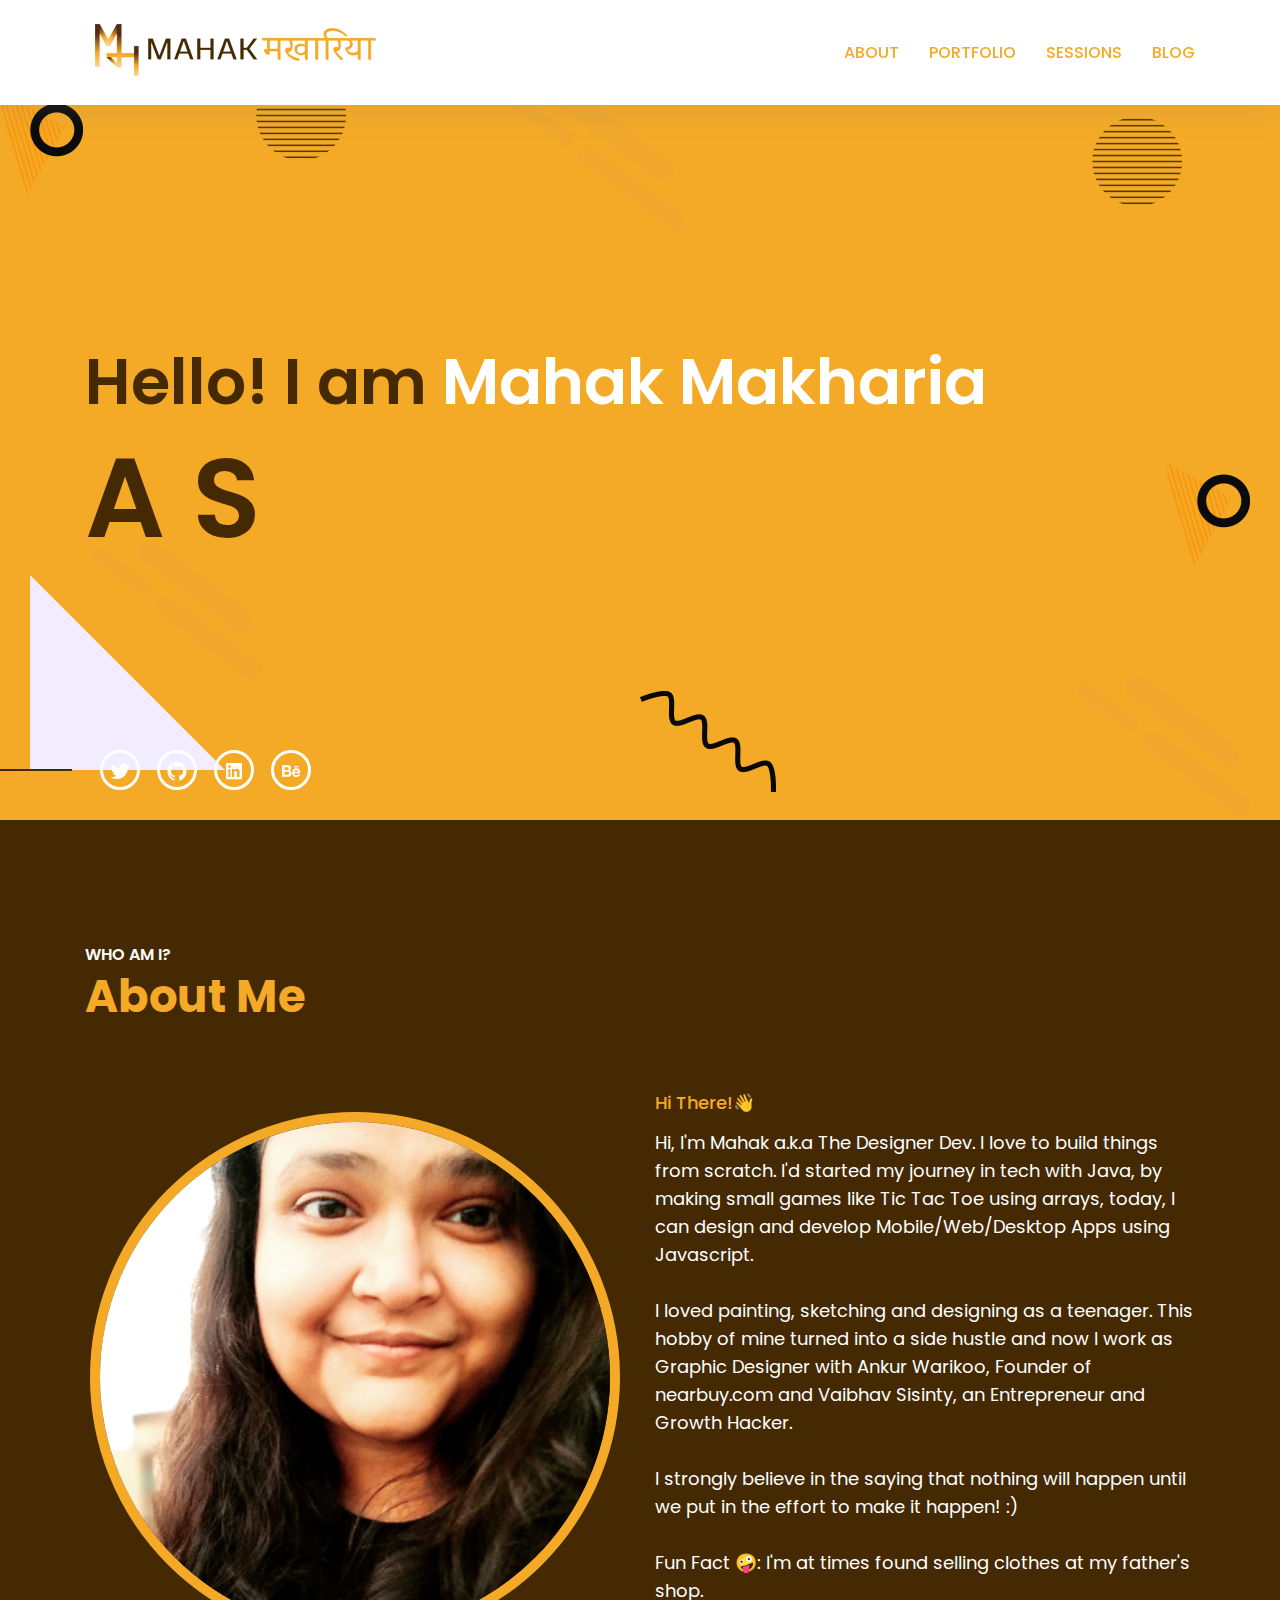
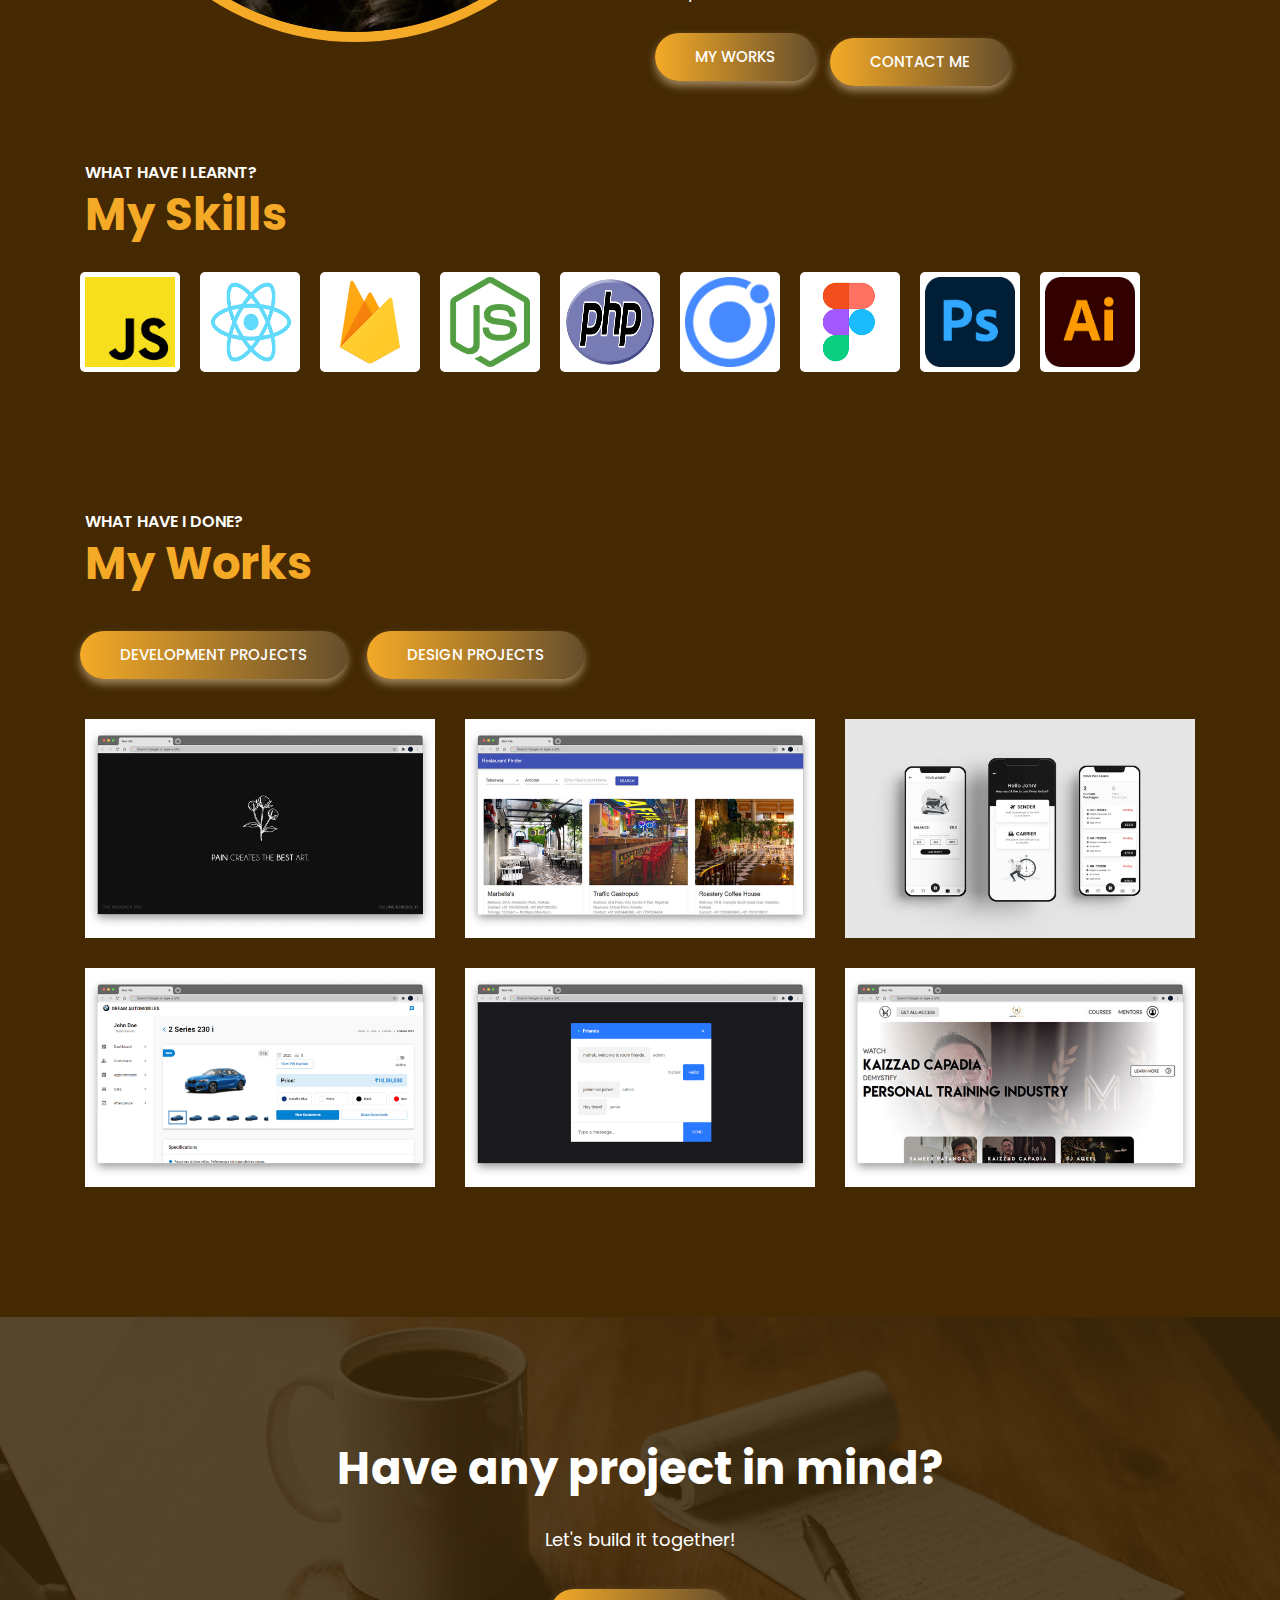
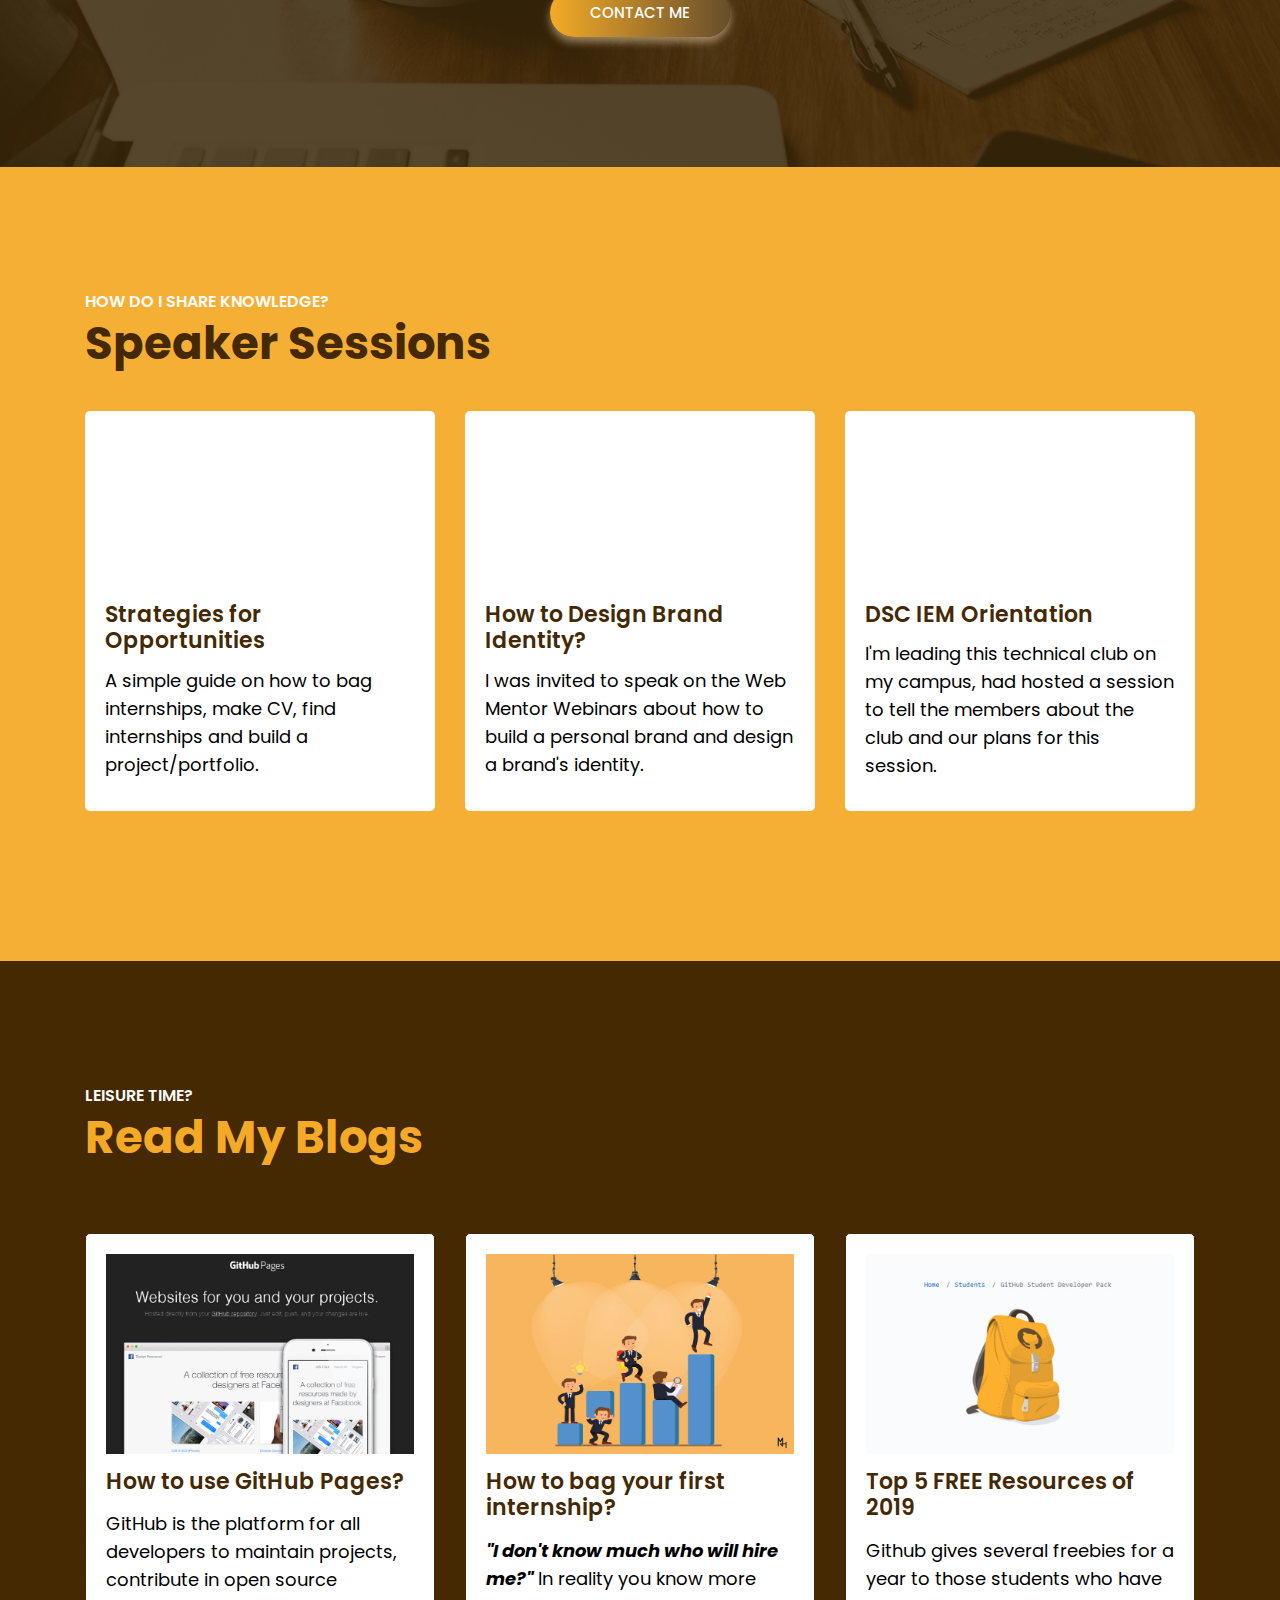
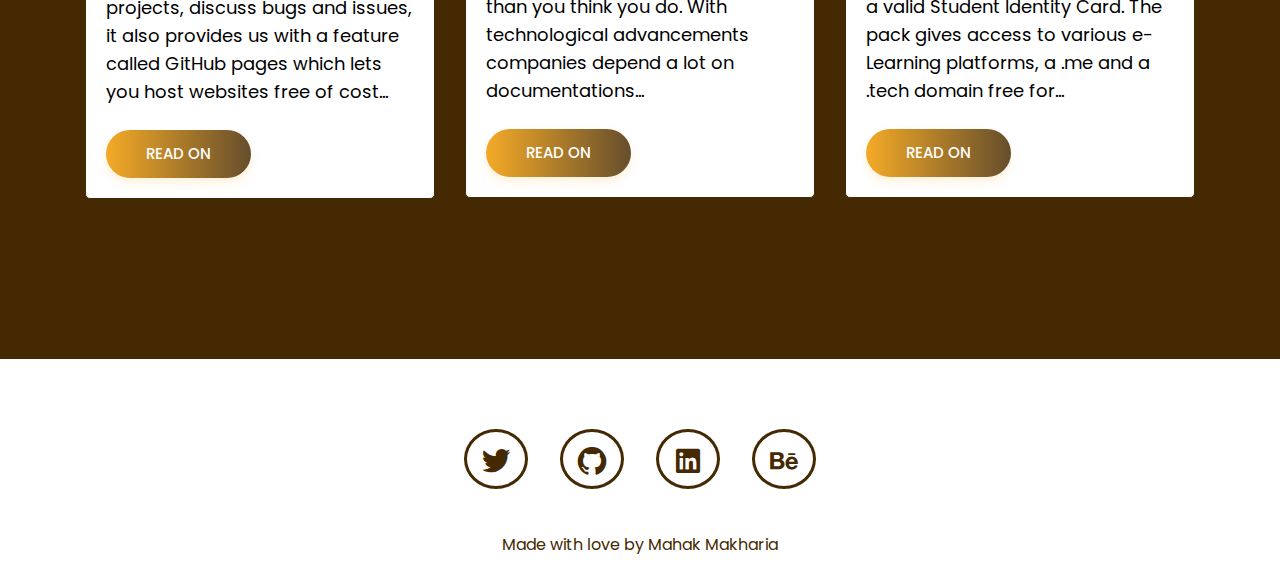
==== commit ebc21fdf: "(update) : projects" ====
--- a/index.html
+++ b/index.html
@@ -172,10 +172,9 @@
 
                             <br> <br> Fun Fact &#129322;: I'm at times found selling clothes at my father's shop.
                             <br> <br>
-                            <a class="main-btn" href="#work" style="margin-right: 30px;
-                             margin-bottom: 30px;">My Works</a>
-                            <a class="main-btn" href="mailto:makhariamahak@gmail.com" style="margin-right: 30px;
-                             margin-bottom: 30px;">Contact Me</a>
+                            <a class="main-btn" href="#work" style="margin-right: 10px;
+                             margin-bottom: 10px;">My Works</a>
+                            <a class="main-btn" href="mailto:makhariamahak@gmail.com">Contact Me</a>
 
                     </div>
                 </div>
@@ -239,14 +238,35 @@
                 <div class="col-lg-4 col-md-6 col-sm-6">
                     <div class="single-work text-center mt-30">
                         <div class="work-image">
-                            <img src="assets/images/work/vs.png" alt="work">
+                            <img src="assets/images/work/design-proj/ankur-warikoo.jpg" alt="work">
+                        </div>
+                        <div class="work-overlay">
+                            <div class="work-content">
+                                <h3 class="work-title" style="color: #442903;">Ankur Warikoo</h3>
+
+                                <ul>
+                                    <li><a class="image-popup"
+                                            href="assets/images/work/design-proj/ankur-warikoo.jpg"><i
+                                                class="lni-plus"></i></a></li>
+                                    <li><a href="https://instagram.com/ankurwarikoo"><i class="lni-link"></i></a></li>
+
+
+                                </ul>
+                            </div>
+                        </div>
+                    </div>
+                </div>
+                <div class="col-lg-4 col-md-6 col-sm-6">
+                    <div class="single-work text-center mt-30">
+                        <div class="work-image">
+                            <img src="assets/images/work/design-proj/vaibhav.jpg" alt="work">
                         </div>
                         <div class="work-overlay">
                             <div class="work-content">
                                 <h3 class="work-title" style="color: #442903;">Vaibhav Sisinty</h3>
 
                                 <ul>
-                                    <li><a class="image-popup" href="assets/images/work/vs.png"><i
+                                    <li><a class="image-popup" href="assets/images/work/design-proj/vaibhav.jpg"><i
                                                 class="lni-plus"></i></a></li>
                                     <li><a href="https://instagram.com/vaibhavsisinty"><i class="lni-link"></i></a></li>
 
@@ -259,14 +279,14 @@
                 <div class="col-lg-4 col-md-6 col-sm-6">
                     <div class="single-work text-center mt-30">
                         <div class="work-image">
-                            <img src="assets/images/work/shedigital.png" alt="work">
+                            <img src="assets/images/work/design-proj/she-digital.jpg" alt="work">
                         </div>
                         <div class="work-overlay">
                             <div class="work-content">
                                 <h3 class="work-title" style="color: #442903;">SHEDigital</h3>
 
                                 <ul>
-                                    <li><a class="image-popup" href="assets/images/work/shedigital.png"><i
+                                    <li><a class="image-popup" href="assets/images/work/design-proj/she-digital.jpg"><i
                                                 class="lni-plus"></i></a></li>
                                     <li><a href="https://instagram.com/shedigital.co"><i class="lni-link"></i></a></li>
 
@@ -279,14 +299,14 @@
                 <div class="col-lg-4 col-md-6 col-sm-6">
                     <div class="single-work text-center mt-30">
                         <div class="work-image">
-                            <img src="assets/images/work/ilc.png" alt="work">
+                            <img src="assets/images/work/design-proj/ilc.jpg" alt="work">
                         </div>
                         <div class="work-overlay">
                             <div class="work-content">
                                 <h3 class="work-title" style="color: #442903;">Internet Lifestyle Club</h3>
 
                                 <ul>
-                                    <li><a class="image-popup" href="assets/images/work/ilc.png"><i
+                                    <li><a class="image-popup" href="assets/images/work/design-proj/ilc.jpg"><i
                                                 class="lni-plus"></i></a></li>
                                     <li><a href="https://instagram.com/internetlifestyle.club"><i
                                                 class="lni-link"></i></a></li>
@@ -300,13 +320,13 @@
                 <div class="col-lg-4 col-md-6 col-sm-6">
                     <div class="single-work text-center mt-30">
                         <div class="work-image">
-                            <img src="assets/images/work/petopedia-graphics.jpg" alt="work">
-                        </div>
-                        <div class="work-overlay">
-                            <div class="work-content">
-                                <h3 class="work-title" style="color: #442903;">Story Telling</h3>
-                                <ul>
-                                    <li><a class="image-popup" href="assets/images/work/petopedia-graphics.jpg">
+                            <img src="assets/images/work/design-proj/petopedia.jpg" alt="work">
+                        </div>
+                        <div class="work-overlay">
+                            <div class="work-content">
+                                <h3 class="work-title" style="color: #442903;">PetoPedia: Story Telling</h3>
+                                <ul>
+                                    <li><a class="image-popup" href="assets/images/work/design-proj/petopedia.jpg">
                                             <i class="lni-plus"></i></a></li>
                                     <li><a href="https://www.behance.net/gallery/95945009/PetoPedia-Story-Telling"><i
                                                 class="lni-link"></i></a></li>
@@ -320,13 +340,13 @@
                 <div class="col-lg-4 col-md-6 col-sm-6">
                     <div class="single-work text-center mt-30">
                         <div class="work-image">
-                            <img src="assets/images/work/tdd.jpg" alt="work">
+                            <img src="assets/images/work/design-proj/tdd.jpg" alt="work">
                         </div>
                         <div class="work-overlay">
                             <div class="work-content">
                                 <h3 class="work-title" style="color: #442903;">The Designer Dev</h3>
                                 <ul>
-                                    <li><a class="image-popup" href="assets/images/work/tdd.jpg">
+                                    <li><a class="image-popup" href="assets/images/work/design-proj/tdd.jpg">
                                             <i class="lni-plus"></i></a></li>
                                     <li><a href="https://www.instagram.com/thedesignerdev_"><i class="lni-link"></i></a>
                                     </li>
@@ -336,94 +356,39 @@
                         </div>
                     </div>
                 </div>
-
-
-                <div class="col-lg-4 col-md-6 col-sm-6">
-                    <div class="single-work text-center mt-30">
-                        <div class="work-image">
-                            <img src="assets/images/work/logo.jpg" alt="work">
-                        </div>
-                        <div class="work-overlay">
-                            <div class="work-content">
-                                <h3 class="work-title" style="color: #442903;">Logo Design</h3>
-                                <ul>
-                                    <li><a class="image-popup" href="assets/images/work/logo.jpg">
-                                            <i class="lni-plus"></i></a></li>
-
-                                </ul>
-                            </div>
-                        </div>
-                    </div>
-                </div>
-                <div class="col-lg-4 col-md-6 col-sm-6">
-                    <div class="single-work text-center mt-30">
-                        <div class="work-image">
-                            <img src="assets/images/work/potential.jpg" alt="work">
-                        </div>
-                        <div class="work-overlay">
-                            <div class="work-content">
-                                <h3 class="work-title" style="color: #442903;">Poster Design</h3>
-
-                                <ul>
-                                    <li><a class="image-popup" href="assets/images/work/potential.jpg"><i
+            </div>
+
+            <div class="row" id="dev">
+                <div class="col-lg-4 col-md-6 col-sm-6">
+                    <div class="single-work text-center mt-30">
+                        <div class="work-image">
+                            <img src="assets/images/work/dev/re-focus.jpg" alt="work">
+                        </div>
+                        <div class="work-overlay">
+                            <div class="work-content">
+                                <h3 class="work-title" style="color: #442903;">Re-Focus: Extension</h3>
+
+                                <ul>
+                                    <li><a class="image-popup" href="assets/images/work/dev/re-focus.jpg"><i
                                                 class="lni-plus"></i></a></li>
-                                </ul>
-                            </div>
-                        </div>
-                    </div>
-                </div>
-
-                <div class="col-lg-4 col-md-6 col-sm-6">
-                    <div class="single-work text-center mt-30">
-                        <div class="work-image">
-                            <img src="assets/images/work/tdd-wall.jpg" alt="work">
-                        </div>
-                        <div class="work-overlay">
-                            <div class="work-content">
-                                <h3 class="work-title" style="color: #442903;">Poster Design</h3>
-
-                                <ul>
-                                    <li><a class="image-popup" href="assets/images/work/tdd-wall.jpg"><i
-                                                class="lni-plus"></i></a></li>
-
-                                </ul>
-                            </div>
-                        </div>
-                    </div>
-                </div>
-                <div class="col-lg-4 col-md-6 col-sm-6">
-                    <div class="single-work text-center mt-30">
-                        <div class="work-image">
-                            <img src="assets/images/work/tdd-change.png" alt="work">
-                        </div>
-                        <div class="work-overlay">
-                            <div class="work-content">
-                                <h3 class="work-title" style="color: #442903;">Poster Design</h3>
-
-                                <ul>
-                                    <li><a class="image-popup" href="assets/images/work/tdd-change.png"><i
-                                                class="lni-plus"></i></a></li>
-
-                                </ul>
-                            </div>
-                        </div>
-                    </div>
-                </div>
-
-            </div>
-
-            <div class="row" id="dev">
-                <div class="col-lg-4 col-md-6 col-sm-6">
-                    <div class="single-work text-center mt-30">
-                        <div class="work-image">
-                            <img src="assets/images/work/restaurant-finder.jpg" alt="work">
+                                    <li><a href="https://designerdev.in/rf/"><i class="lni-link"></i></a>
+                                    </li>
+                                </ul>
+                            </div>
+                        </div>
+                    </div>
+                </div>
+                <div class="col-lg-4 col-md-6 col-sm-6">
+                    <div class="single-work text-center mt-30">
+                        <div class="work-image">
+                            <img src="assets/images/work/dev/restaurant.jpg" alt="work">
                         </div>
                         <div class="work-overlay">
                             <div class="work-content">
                                 <h3 class="work-title" style="color: #442903;">Restaurant Finder</h3>
 
                                 <ul>
-                                    <li><a class="image-popup" href="assets/images/work/restaurant-finder.jpg"><i
+                                    <li><a class="image-popup" href="assets/images/work/dev/restaurant.jpg"><i
                                                 class="lni-plus"></i></a></li>
                                     <li><a href="https://restaurant-finder-react.netlify.app/"><i
                                                 class="lni-link"></i></a>
@@ -436,32 +401,71 @@
                 <div class="col-lg-4 col-md-6 col-sm-6">
                     <div class="single-work text-center mt-30">
                         <div class="work-image">
-                            <img src="assets/images/work/ferry.jpg" alt="work">
+                            <img src="assets/images/work/dev/ferry.jpg" alt="work">
                         </div>
                         <div class="work-overlay">
                             <div class="work-content">
                                 <h3 class="work-title" style="color: #25221d;">Ferry App</h3>
 
                                 <ul>
-                                    <li><a class="image-popup" href="assets/images/work/ferry.jpg"><i
+                                    <li><a class="image-popup" href="assets/images/work/dev/ferry.jpg"><i
                                                 class="lni-plus"></i></a></li>
-                                    <li><a href="http://ferryshareglobal.com/"><i class="lni-link"></i></a></li>
-                                </ul>
-                            </div>
-                        </div>
-                    </div>
-                </div>
-                <div class="col-lg-4 col-md-6 col-sm-6">
-                    <div class="single-work text-center mt-30">
-                        <div class="work-image">
-                            <img src="assets/images/work/mastermentors-web.jpg" alt="work">
+                                    <li><a
+                                            href="https://play.google.com/store/apps/details?id=com.ferry.logistics&hl=en"><i
+                                                class="lni-link"></i></a></li>
+                                </ul>
+                            </div>
+                        </div>
+                    </div>
+                </div>
+                <div class="col-lg-4 col-md-6 col-sm-6">
+                    <div class="single-work text-center mt-30">
+                        <div class="work-image">
+                            <img src="assets/images/work/dev/power-sales.jpg" alt="work">
+                        </div>
+                        <div class="work-overlay">
+                            <div class="work-content">
+                                <h3 class="work-title" style="color: #442903;">Power Sales</h3>
+
+                                <ul>
+                                    <li><a class="image-popup" href="assets/images/work/dev/power-sales.jpg"><i
+                                                class=" lni-plus"></i></a></li>
+
+                                </ul>
+                            </div>
+                        </div>
+                    </div>
+                </div>
+                <div class="col-lg-4 col-md-6 col-sm-6">
+                    <div class="single-work text-center mt-30">
+                        <div class="work-image">
+                            <img src="assets/images/work/dev/chat-app.jpg" alt="work">
+                        </div>
+                        <div class="work-overlay">
+                            <div class="work-content">
+                                <h3 class="work-title" style="color: #442903;">Group Chat App</h3>
+
+                                <ul>
+                                    <li><a class="image-popup" href="assets/images/work/dev/chat-app.jpg"><i
+                                                class=" lni-plus"></i></a></li>
+                                    <li><a href="https://github.com/mahakmakharia/Chat-App"><i class="lni-link"></i></a>
+                                    </li>
+                                </ul>
+                            </div>
+                        </div>
+                    </div>
+                </div>
+                <div class="col-lg-4 col-md-6 col-sm-6">
+                    <div class="single-work text-center mt-30">
+                        <div class="work-image">
+                            <img src="assets/images/work/dev/mastermentors.jpg" alt="work">
                         </div>
                         <div class="work-overlay">
                             <div class="work-content">
                                 <h3 class="work-title" style="color: #442903;">Master Mentors Web</h3>
 
                                 <ul>
-                                    <li><a class="image-popup" href="assets/images/work/mastermentors-web.jpg"><i
+                                    <li><a class="image-popup" href="assets/images/work/dev/mastermentors.jpg"><i
                                                 class="lni-plus"></i></a></li>
                                     <li><a href="https://mastermentors.in/"><i class="lni-link"></i></a></li>
                                 </ul>
@@ -469,60 +473,8 @@
                         </div>
                     </div>
                 </div>
-                <div class="col-lg-4 col-md-6 col-sm-6">
-                    <div class="single-work text-center mt-30">
-                        <div class="work-image">
-                            <img src="assets/images/work/cookytech-web.jpg" alt="work">
-                        </div>
-                        <div class="work-overlay">
-                            <div class="work-content">
-                                <h3 class="work-title" style="color: #442903;">Cookytech Web</h3>
-
-                                <ul>
-                                    <li><a class="image-popup" href="assets/images/work/cookytech-web.jpg"><i
-                                                class="lni-plus"></i></a></li>
-                                    <li><a href="https://cookytech.in"><i class="lni-link"></i></a></li>
-                                </ul>
-                            </div>
-                        </div>
-                    </div>
-                </div>
-                <div class="col-lg-4 col-md-6 col-sm-6">
-                    <div class="single-work text-center mt-30">
-                        <div class="work-image">
-                            <img src="assets/images/work/petopedia-web.jpg" alt="work">
-                        </div>
-                        <div class="work-overlay">
-                            <div class="work-content">
-
-                                <h3 class="work-title" style="color: #442903;">PetoPedia Web</h3>
-                                <ul>
-                                    <li><a class="image-popup" href="assets/images/work/petopedia-web.jpg"><i
-                                                class="lni-plus"></i></a></li>
-                                    <li><a href="https://petopedia.in"><i class="lni-link"></i></a></li>
-                                </ul>
-                            </div>
-                        </div>
-                    </div>
-                </div>
-                <div class="col-lg-4 col-md-6 col-sm-6">
-                    <div class="single-work text-center mt-30">
-                        <div class="work-image">
-                            <img src="assets/images/work/games-mock.jpg" alt="work">
-                        </div>
-                        <div class="work-overlay">
-                            <div class="work-content">
-
-                                <h3 class="work-title" style="color: #442903;">Web based Games</h3>
-                                <ul>
-                                    <li><a class="image-popup" href="assets/images/work/games-mock.jpg"><i
-                                                class="lni-plus"></i></a></li>
-                                    <li><a href="https://mahak.me/Snake-Game/"><i class="lni-link"></i></a></li>
-                                </ul>
-                            </div>
-                        </div>
-                    </div>
-                </div>
+
+
 
 
             </div>
--- a/assets/css/style.css
+++ b/assets/css/style.css
@@ -151,6 +151,12 @@
   background-color: #442903;
   color: #fff;
   border-color: #442903;
+}
+
+@media (max-width: 767px) {
+  .main-btn {
+    padding: 0px 25px;
+  }
 }
 
 /*===== All Section Title Style =====*/
@@ -1069,6 +1075,12 @@
   margin: 10px;
   padding: 5px;
   vertical-align: middle;
+}
+
+@media (max-width: 767px) {
+  .skill-image {
+    margin: 5px;
+  }
 }
 
 .skill-image img {
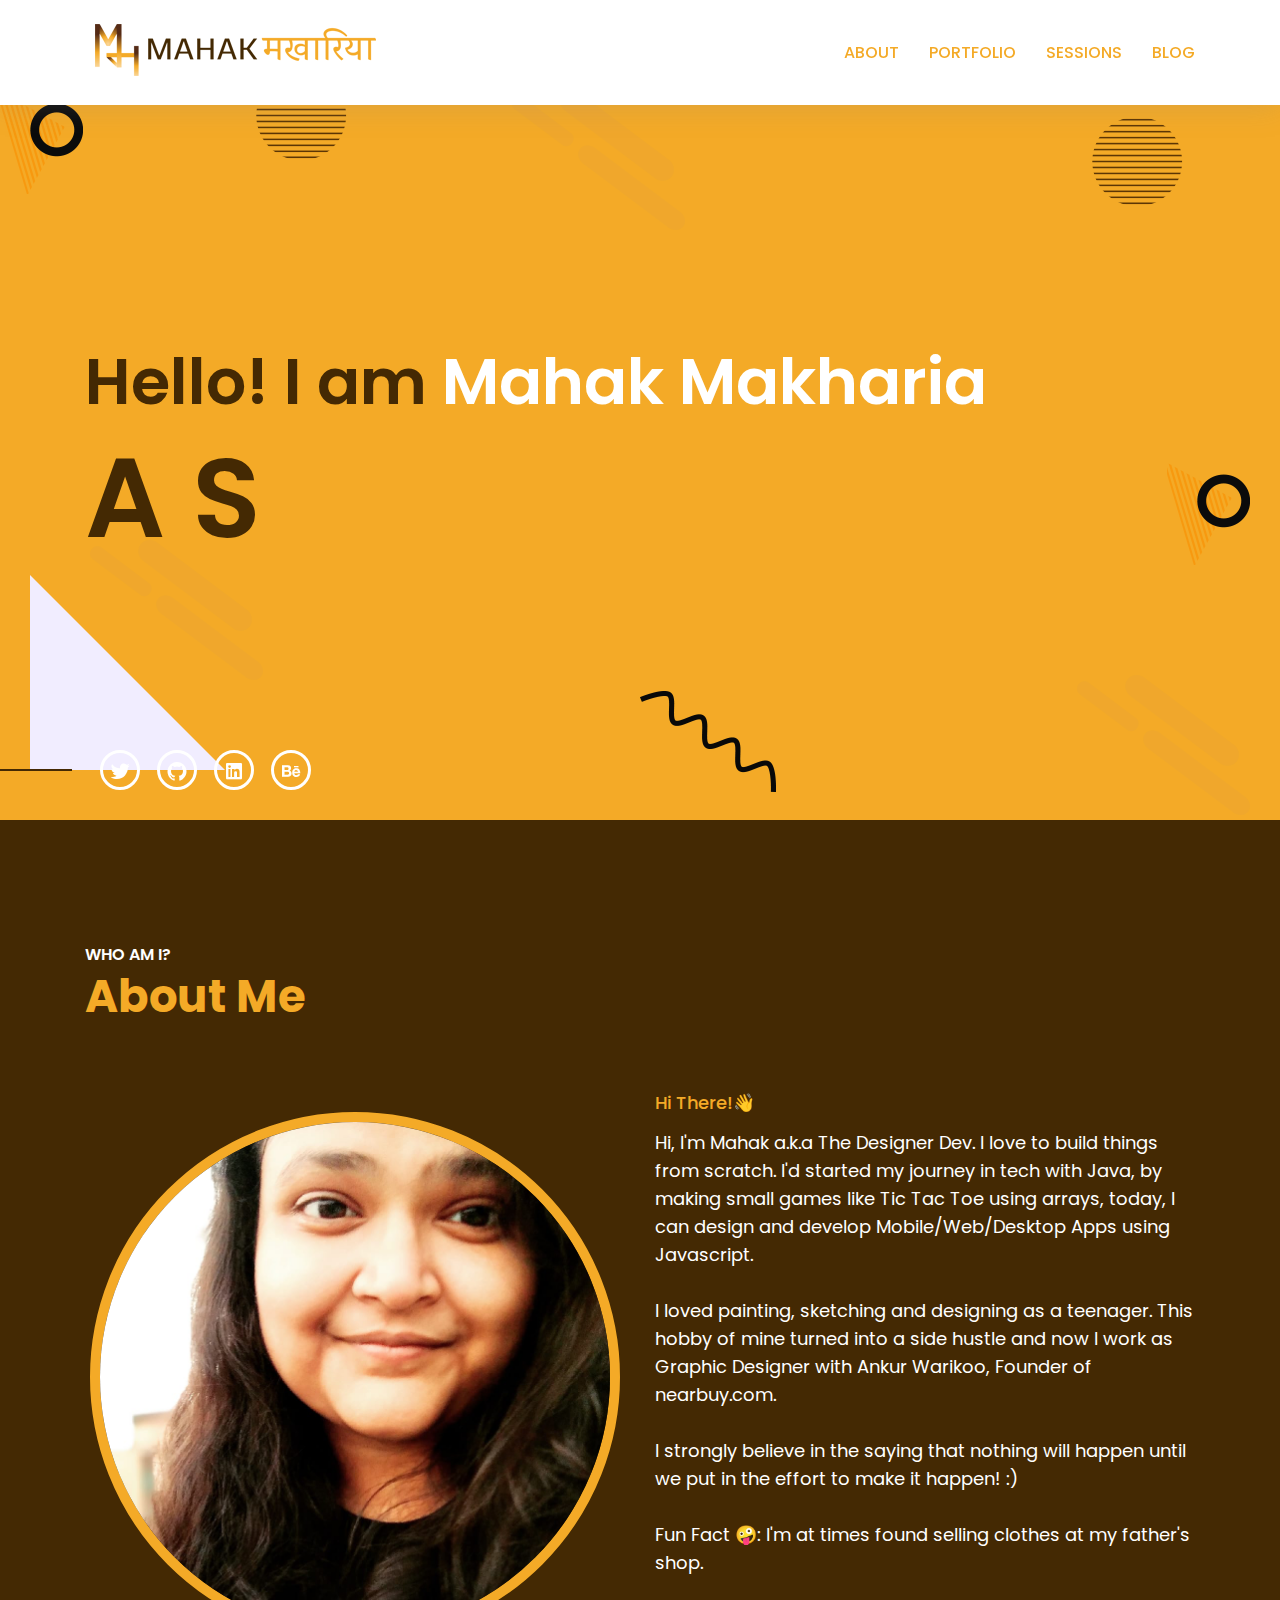
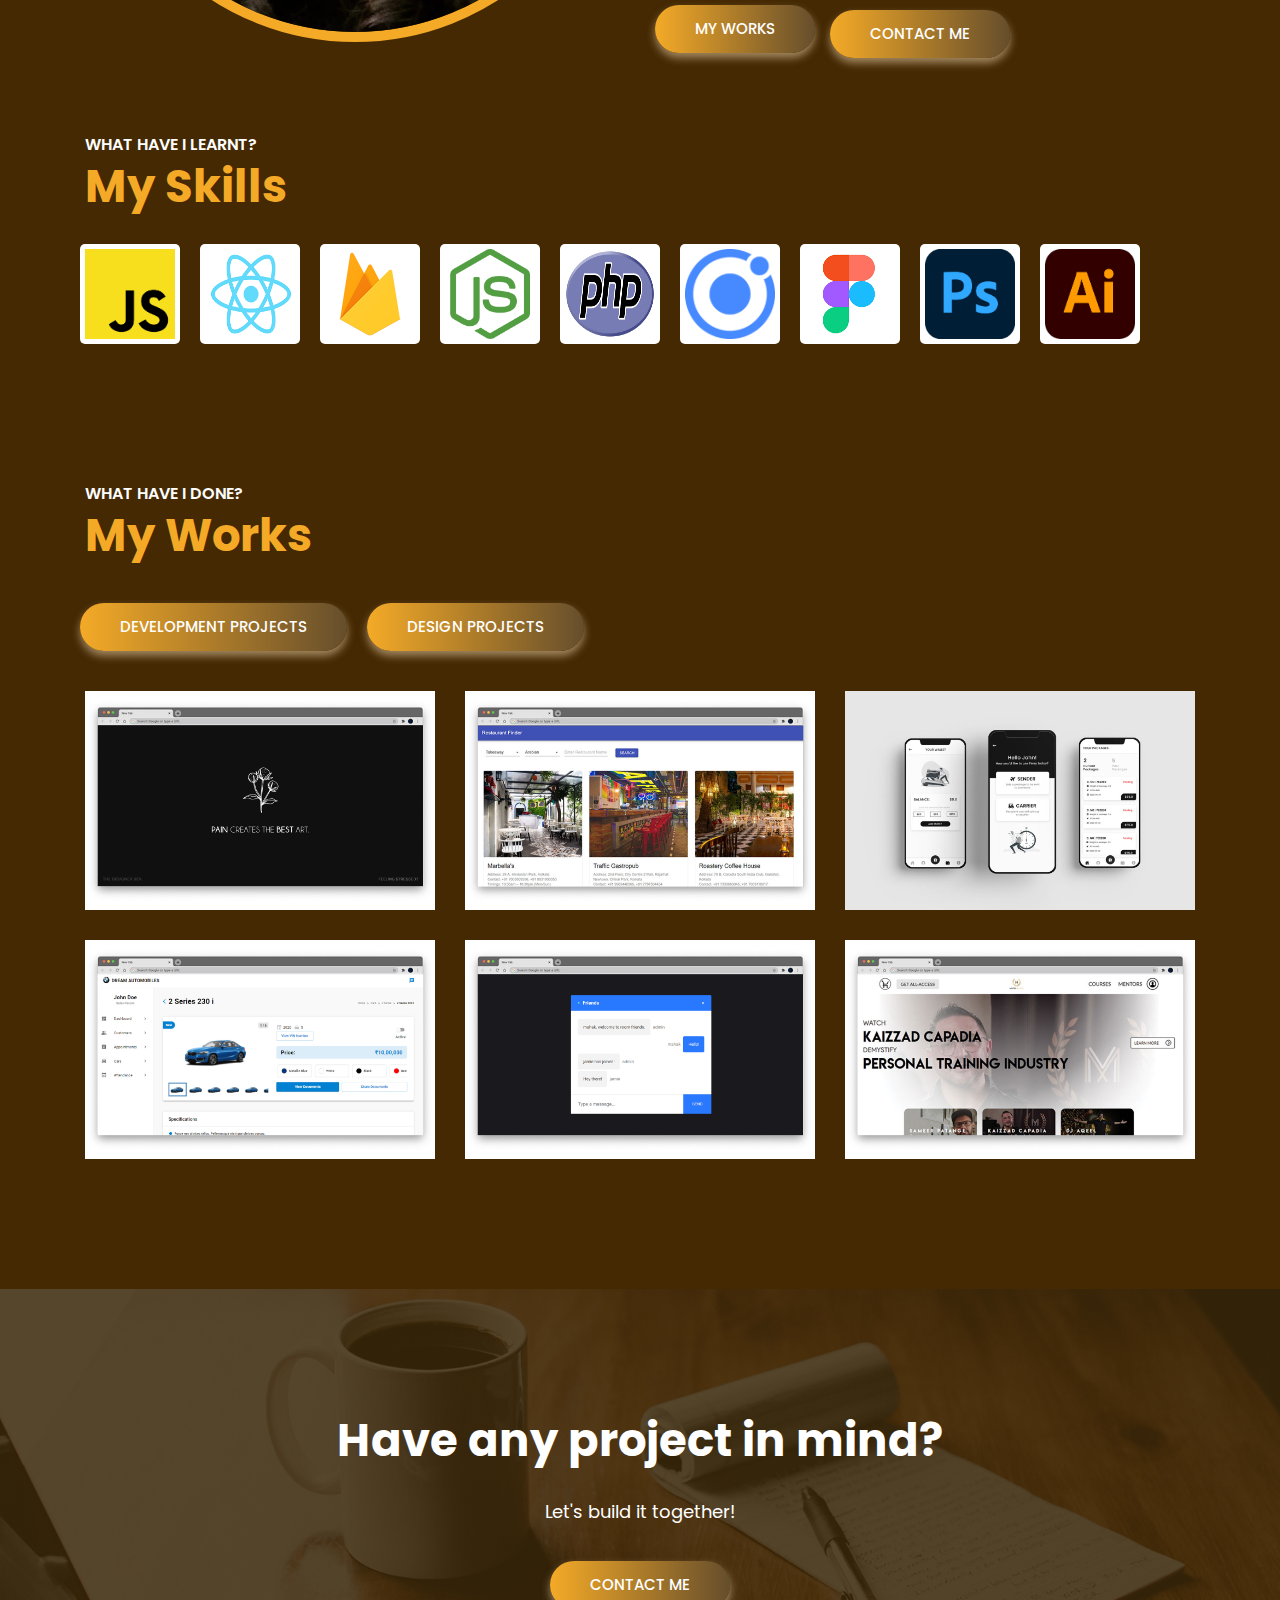
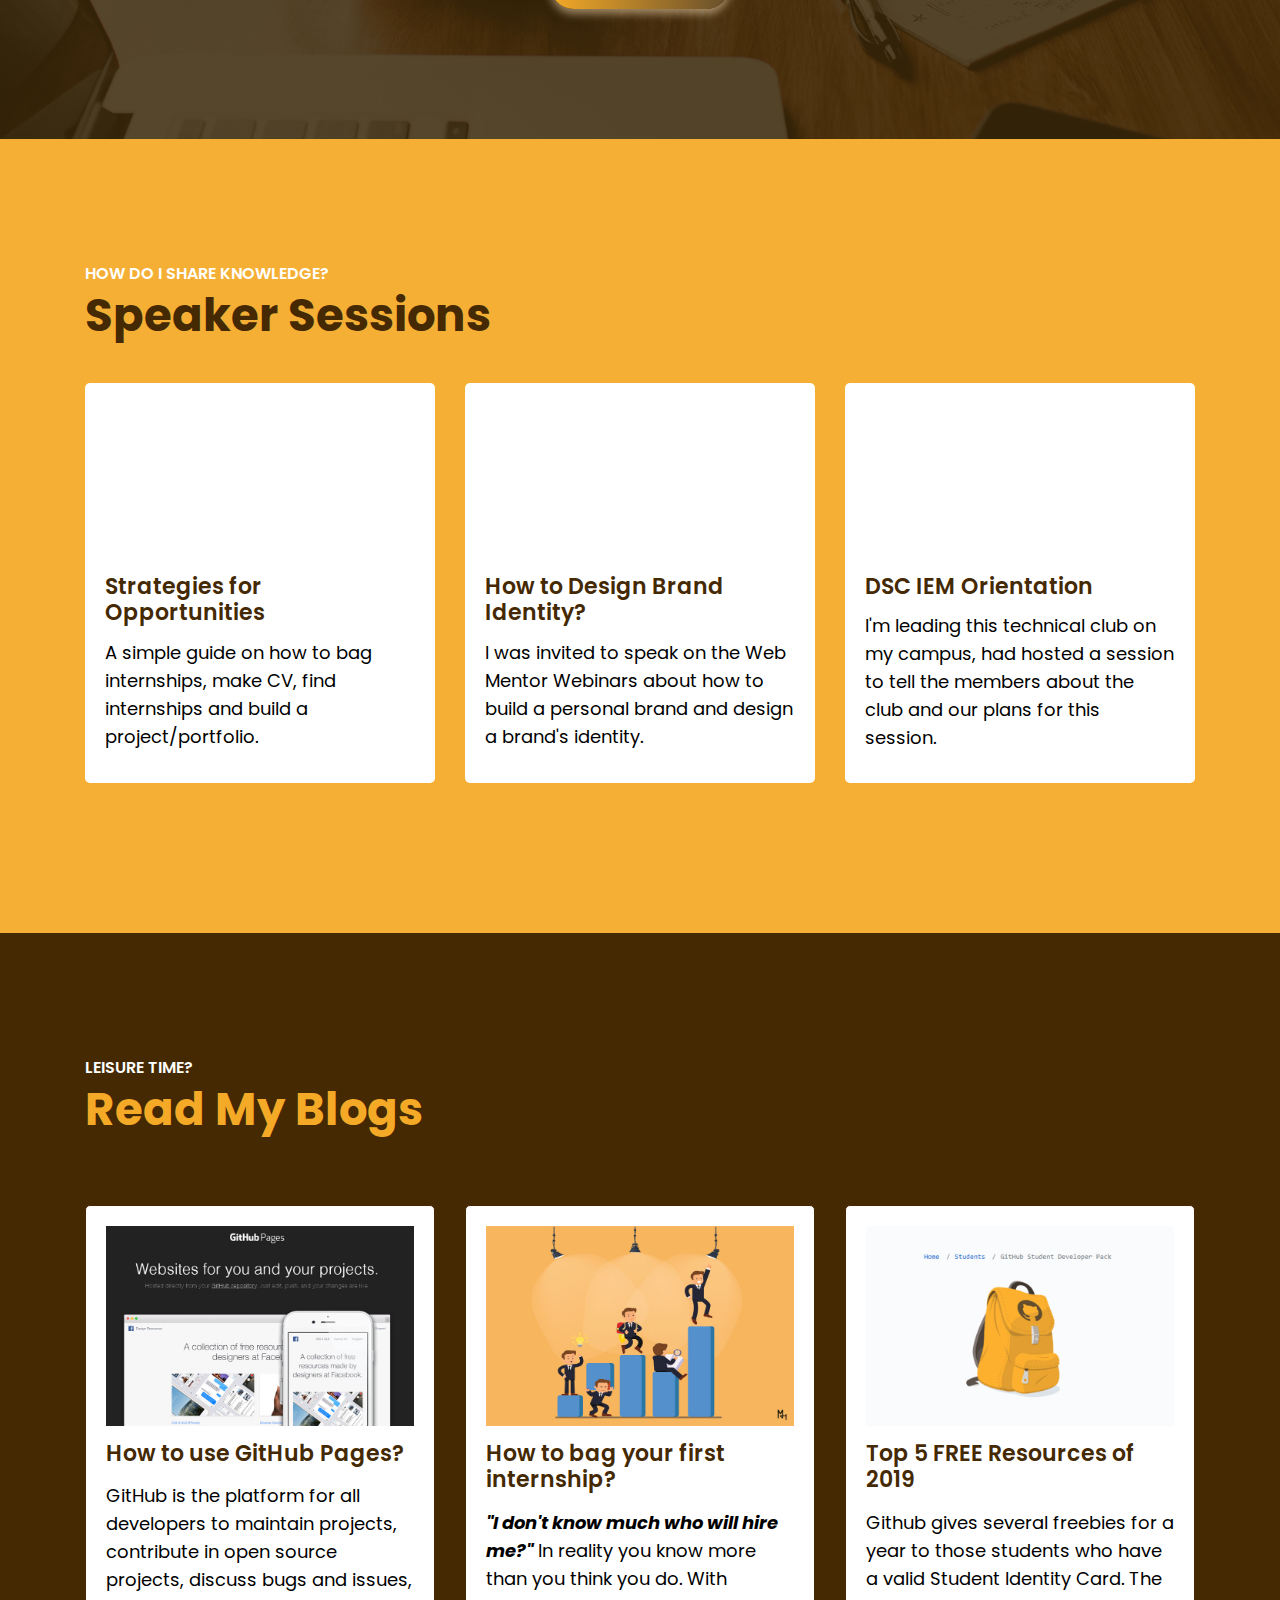
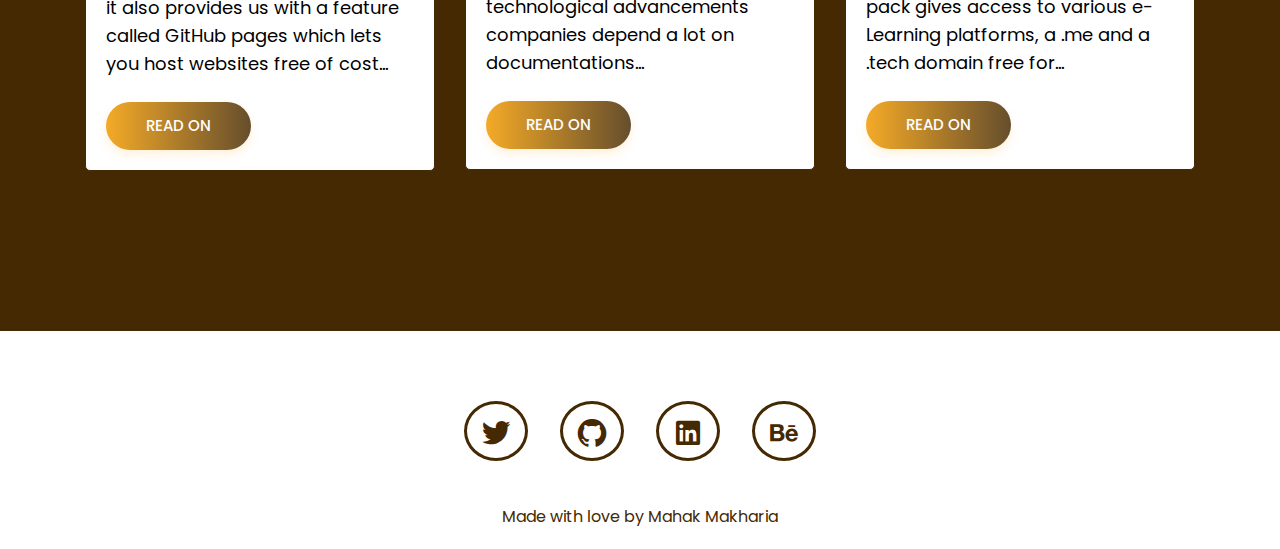
==== commit 79bb7a35: "Update index.html" ====
--- a/index.html
+++ b/index.html
@@ -31,6 +31,15 @@
     <!--====== Style css ======-->
     <link rel="stylesheet" href="assets/css/style.css">
     <script src="https://ajax.googleapis.com/ajax/libs/jquery/1.7.1/jquery.min.js"></script>
+    <!-- Global site tag (gtag.js) - Google Analytics -->
+    <script async src="https://www.googletagmanager.com/gtag/js?id=G-1R4KS51HV3"></script>
+    <script>
+        window.dataLayer = window.dataLayer || [];
+        function gtag() { dataLayer.push(arguments); }
+        gtag('js', new Date());
+
+        gtag('config', 'G-1R4KS51HV3');
+    </script>
 
 </head>
 
@@ -104,7 +113,7 @@
                             <span style="color: #442903; margin-bottom: 10px;">Hello! I am</span> Mahak Makharia
                         </h1>
                         <h1 style="color: #442903 !important; font-size: 700%;  "> <span class="txt-type"
-                                data-wait="3000"
+                                data-wait="2000"
                                 data-words='["A Software Developer","A Graphic Designer", "I build things", "I break things!"]'></span>
                         </h1>
 
@@ -164,8 +173,7 @@
                             design and develop Mobile/Web/Desktop Apps using Javascript.
                             <br> <br>
                             I loved painting, sketching and designing as a teenager. This hobby of mine turned into a
-                            side hustle and now I work as Graphic Designer with Ankur Warikoo, Founder of nearbuy.com
-                            and Vaibhav Sisinty, an Entrepreneur and Growth Hacker.
+                            side hustle and now I work as Graphic Designer with Ankur Warikoo, Founder of nearbuy.com.
                             <br> <br>
                             I strongly believe in the saying that nothing will happen until we put in the effort to make
                             it happen! :)
@@ -175,7 +183,6 @@
                             <a class="main-btn" href="#work" style="margin-right: 10px;
                              margin-bottom: 10px;">My Works</a>
                             <a class="main-btn" href="mailto:makhariamahak@gmail.com">Contact Me</a>
-
                     </div>
                 </div>
             </div>
@@ -348,7 +355,7 @@
                                 <ul>
                                     <li><a class="image-popup" href="assets/images/work/design-proj/tdd.jpg">
                                             <i class="lni-plus"></i></a></li>
-                                    <li><a href="https://www.instagram.com/thedesignerdev_"><i class="lni-link"></i></a>
+                                    <li><a href="https://designerdev.in"><i class="lni-link"></i></a>
                                     </li>
 
                                 </ul>
@@ -371,7 +378,7 @@
                                 <ul>
                                     <li><a class="image-popup" href="assets/images/work/dev/re-focus.jpg"><i
                                                 class="lni-plus"></i></a></li>
-                                    <li><a href="https://designerdev.in/rf/"><i class="lni-link"></i></a>
+                                    <li><a href="https://chrome.google.com/webstore/detail/re-focus/mldehpgcpkmddpndpmjklcdonkeioiff?hl=en"><i class="lni-link"></i></a>
                                     </li>
                                 </ul>
                             </div>
@@ -430,7 +437,7 @@
                                 <ul>
                                     <li><a class="image-popup" href="assets/images/work/dev/power-sales.jpg"><i
                                                 class=" lni-plus"></i></a></li>
-
+                                    <li><a href="https://powersales.live"><i class="lni-link"></i></a>
                                 </ul>
                             </div>
                         </div>
@@ -731,4 +738,4 @@
 
 </body>
 
-</html>+</html>
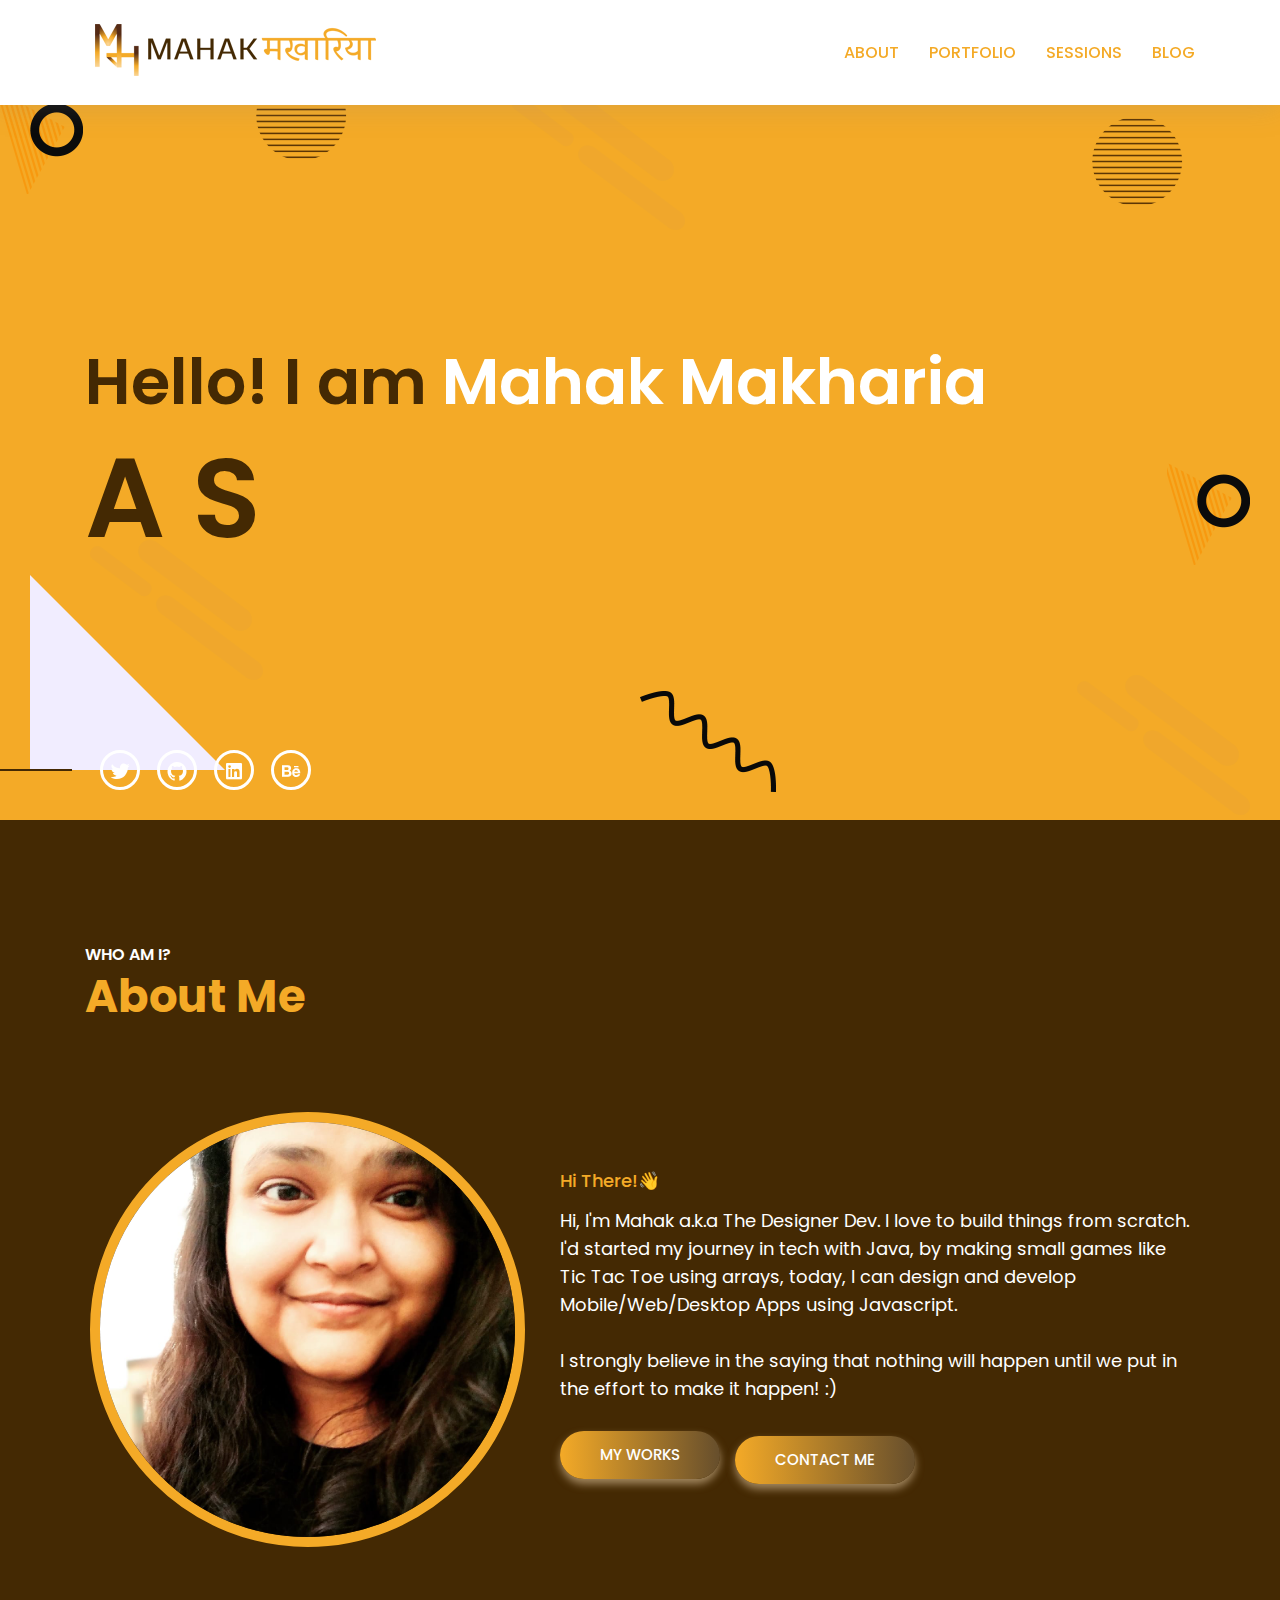
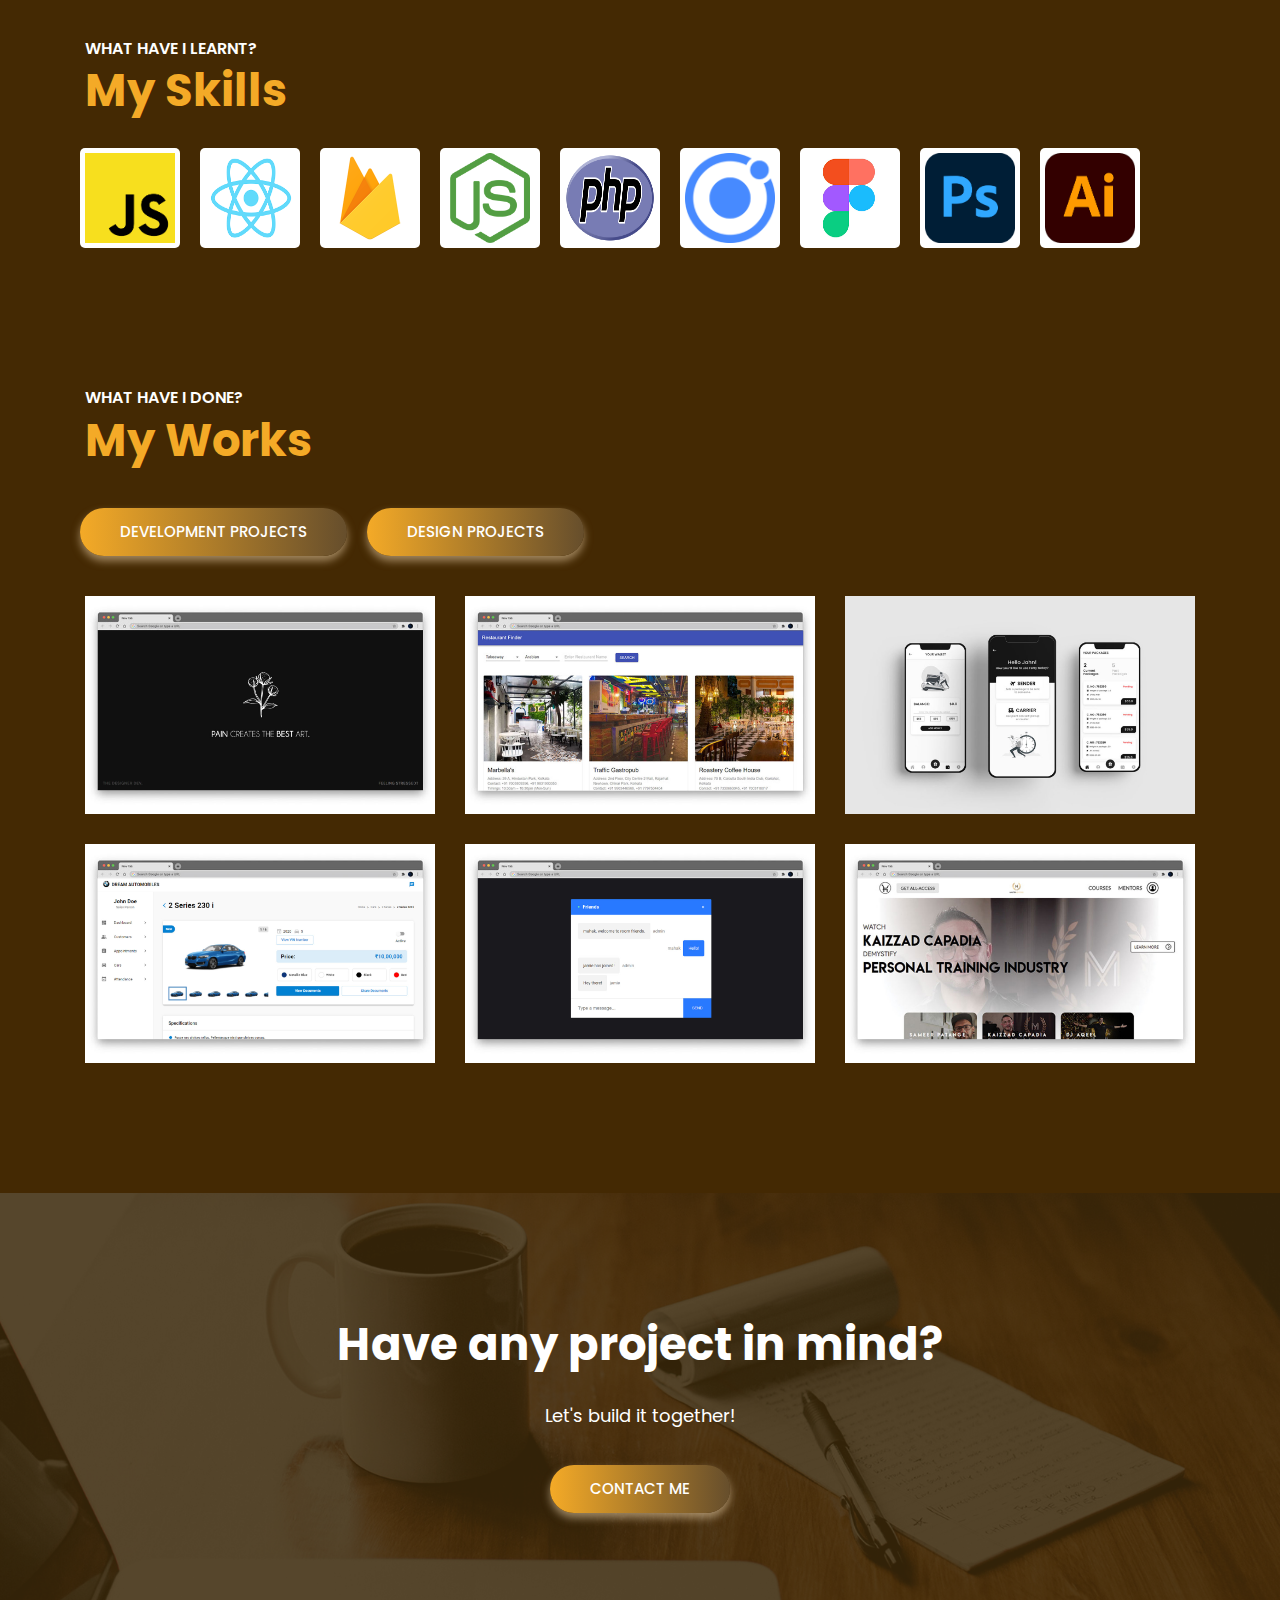
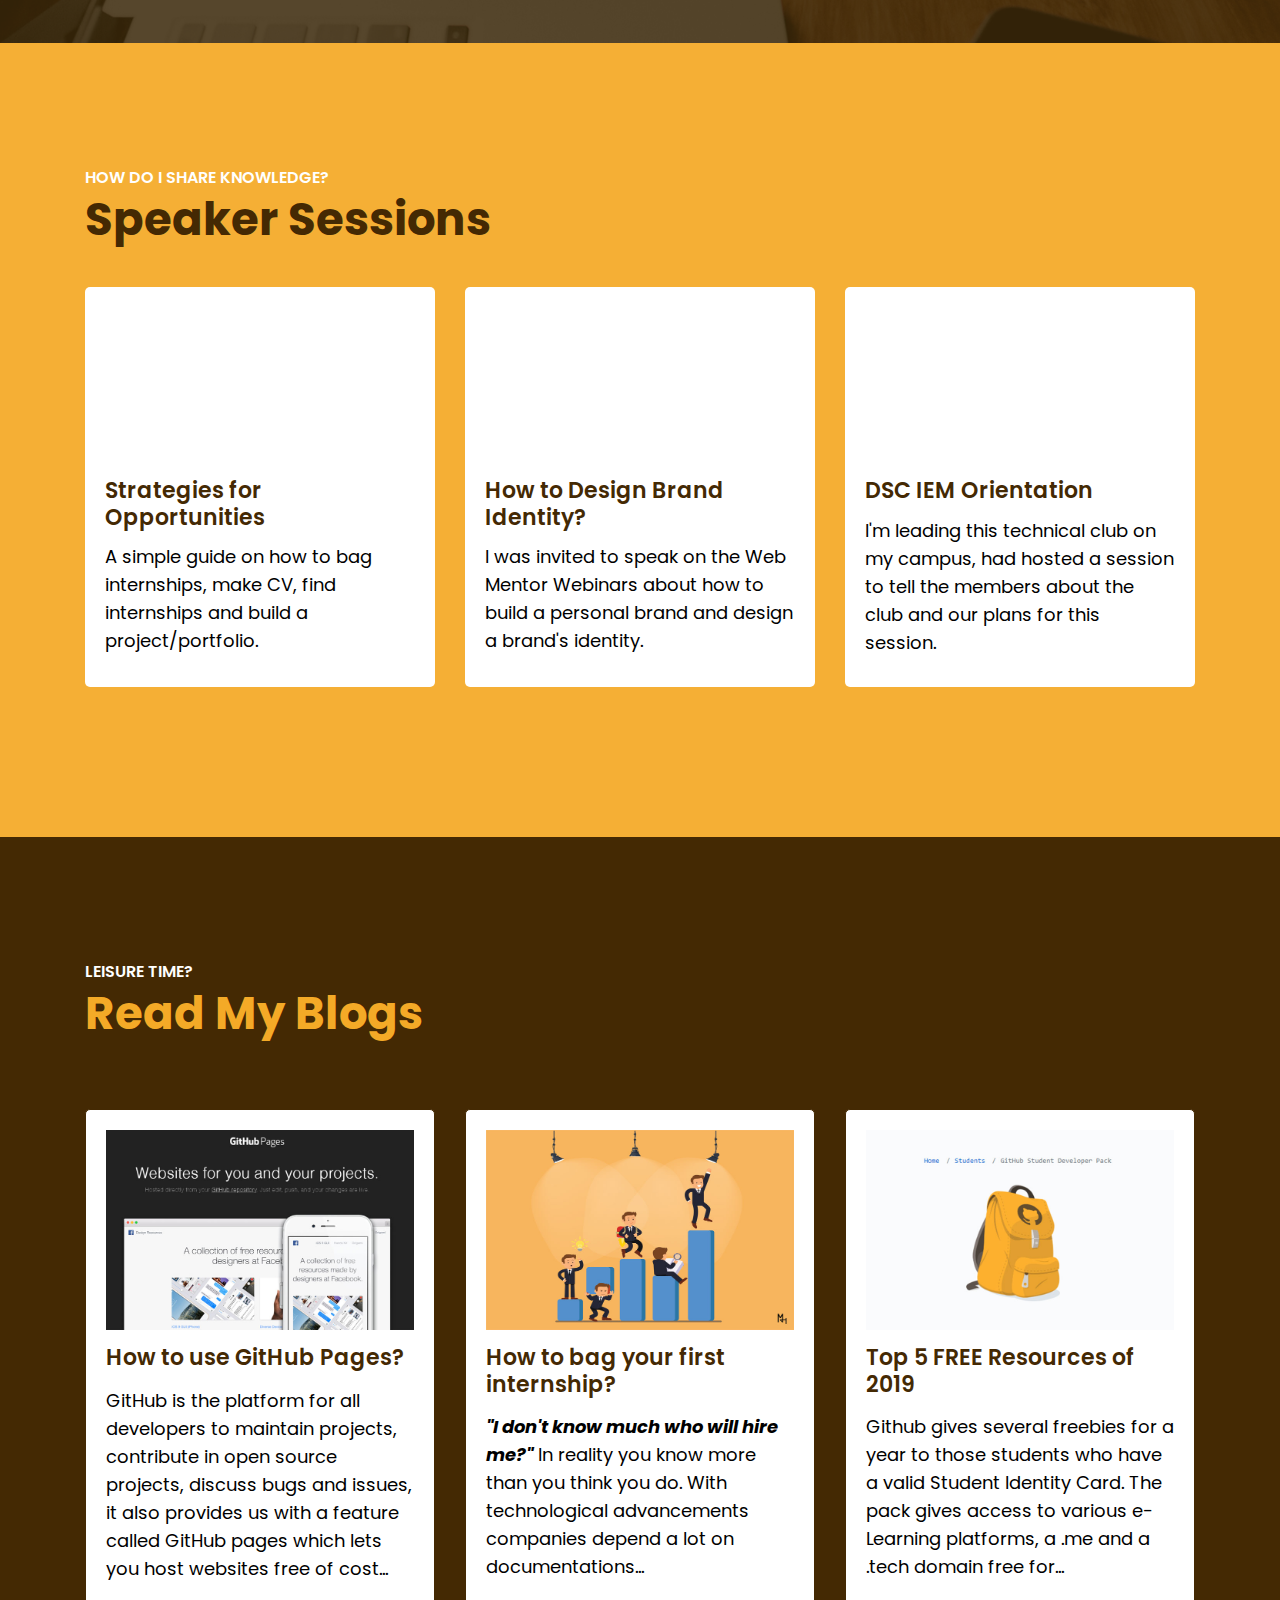
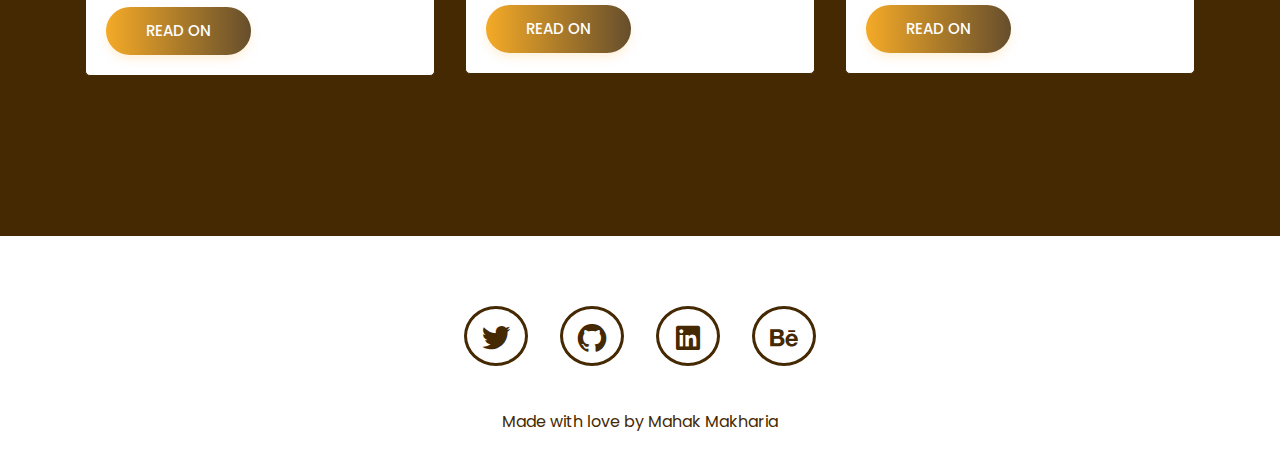
==== commit e86f2de9: "change about text and alignment" ====
--- a/index.html
+++ b/index.html
@@ -158,13 +158,13 @@
                 </div>
             </div>
 
-            <div class="row">
-                <div class="col-lg-6 " style="padding: 20px">
+            <div class="row about-row">
+                <div class="col-lg-5" style="padding: 20px">
 
                     <img src="assets/images/banner/Mahak-Makharia.jpeg" class="hero-image" alt="hero">
 
                 </div>
-                <div class="col-lg-6" class="about-text">
+                <div class="col-lg-7" class="about-text">
                     <div class="about-content">
                         <h5 class="about-title" style="color: #F4AA27;">Hi There!👋</h5>
                         <p style="color: white;">
@@ -172,13 +172,10 @@
                             journey in tech with Java, by making small games like Tic Tac Toe using arrays, today, I can
                             design and develop Mobile/Web/Desktop Apps using Javascript.
                             <br> <br>
-                            I loved painting, sketching and designing as a teenager. This hobby of mine turned into a
-                            side hustle and now I work as Graphic Designer with Ankur Warikoo, Founder of nearbuy.com.
-                            <br> <br>
                             I strongly believe in the saying that nothing will happen until we put in the effort to make
                             it happen! :)
 
-                            <br> <br> Fun Fact &#129322;: I'm at times found selling clothes at my father's shop.
+
                             <br> <br>
                             <a class="main-btn" href="#work" style="margin-right: 10px;
                              margin-bottom: 10px;">My Works</a>
@@ -378,7 +375,9 @@
                                 <ul>
                                     <li><a class="image-popup" href="assets/images/work/dev/re-focus.jpg"><i
                                                 class="lni-plus"></i></a></li>
-                                    <li><a href="https://chrome.google.com/webstore/detail/re-focus/mldehpgcpkmddpndpmjklcdonkeioiff?hl=en"><i class="lni-link"></i></a>
+                                    <li><a
+                                            href="https://chrome.google.com/webstore/detail/re-focus/mldehpgcpkmddpndpmjklcdonkeioiff?hl=en"><i
+                                                class="lni-link"></i></a>
                                     </li>
                                 </ul>
                             </div>
@@ -738,4 +737,4 @@
 
 </body>
 
-</html>
+</html>--- a/assets/css/style.css
+++ b/assets/css/style.css
@@ -1,9 +1,9 @@
 /*===========================
    COMMON css 
 ===========================*/
-@import url("https://fonts.googleapis.com/css?family=Poppins:400,500,600,700,800");
+@import url('https://fonts.googleapis.com/css?family=Poppins:400,500,600,700,800');
 body {
-  font-family: "Poppins", sans-serif;
+  font-family: 'Poppins', sans-serif;
   font-weight: normal;
   font-style: normal;
   color: #f4aa27;
@@ -46,7 +46,7 @@
 h4,
 h5,
 h6 {
-  font-family: "Poppins", sans-serif;
+  font-family: 'Poppins', sans-serif;
   font-weight: 600;
   color: #32333c;
   margin: 0px;
@@ -642,7 +642,7 @@
 }
 .navigation .navbar .navbar-nav .nav-item a::before {
   position: absolute;
-  content: "";
+  content: '';
   width: 3px;
   height: 0;
   background-color: #442903;
@@ -903,7 +903,7 @@
 }
 .header-social .header-social-icon::before {
   position: absolute;
-  content: "";
+  content: '';
   width: 100%;
   height: 2px;
   background-color: #442903;
@@ -950,6 +950,12 @@
 /*===========================
         ABOUT css 
 ===========================*/
+.about-row {
+  display: flex;
+  align-items: center;
+  justify-content: center;
+}
+
 @media only screen and (min-width: 768px) and (max-width: 991px) {
   .about-area {
     padding-top: 90px;
@@ -1219,7 +1225,7 @@
 }
 .call-to-action::before {
   position: absolute;
-  content: "";
+  content: '';
   top: 0;
   left: 0;
   width: 100%;
@@ -1358,7 +1364,7 @@
 }
 .single-work .work-overlay .work-content ul::before {
   position: absolute;
-  content: "";
+  content: '';
   width: 60px;
   height: 2px;
   background-color: #fff;
@@ -1598,7 +1604,7 @@
 }
 .page-banner-content .breadcrumb .breadcrumb-item + .breadcrumb-item::before {
   position: absolute;
-  content: "";
+  content: '';
   width: 10px;
   height: 2px;
   background-color: #fff;
